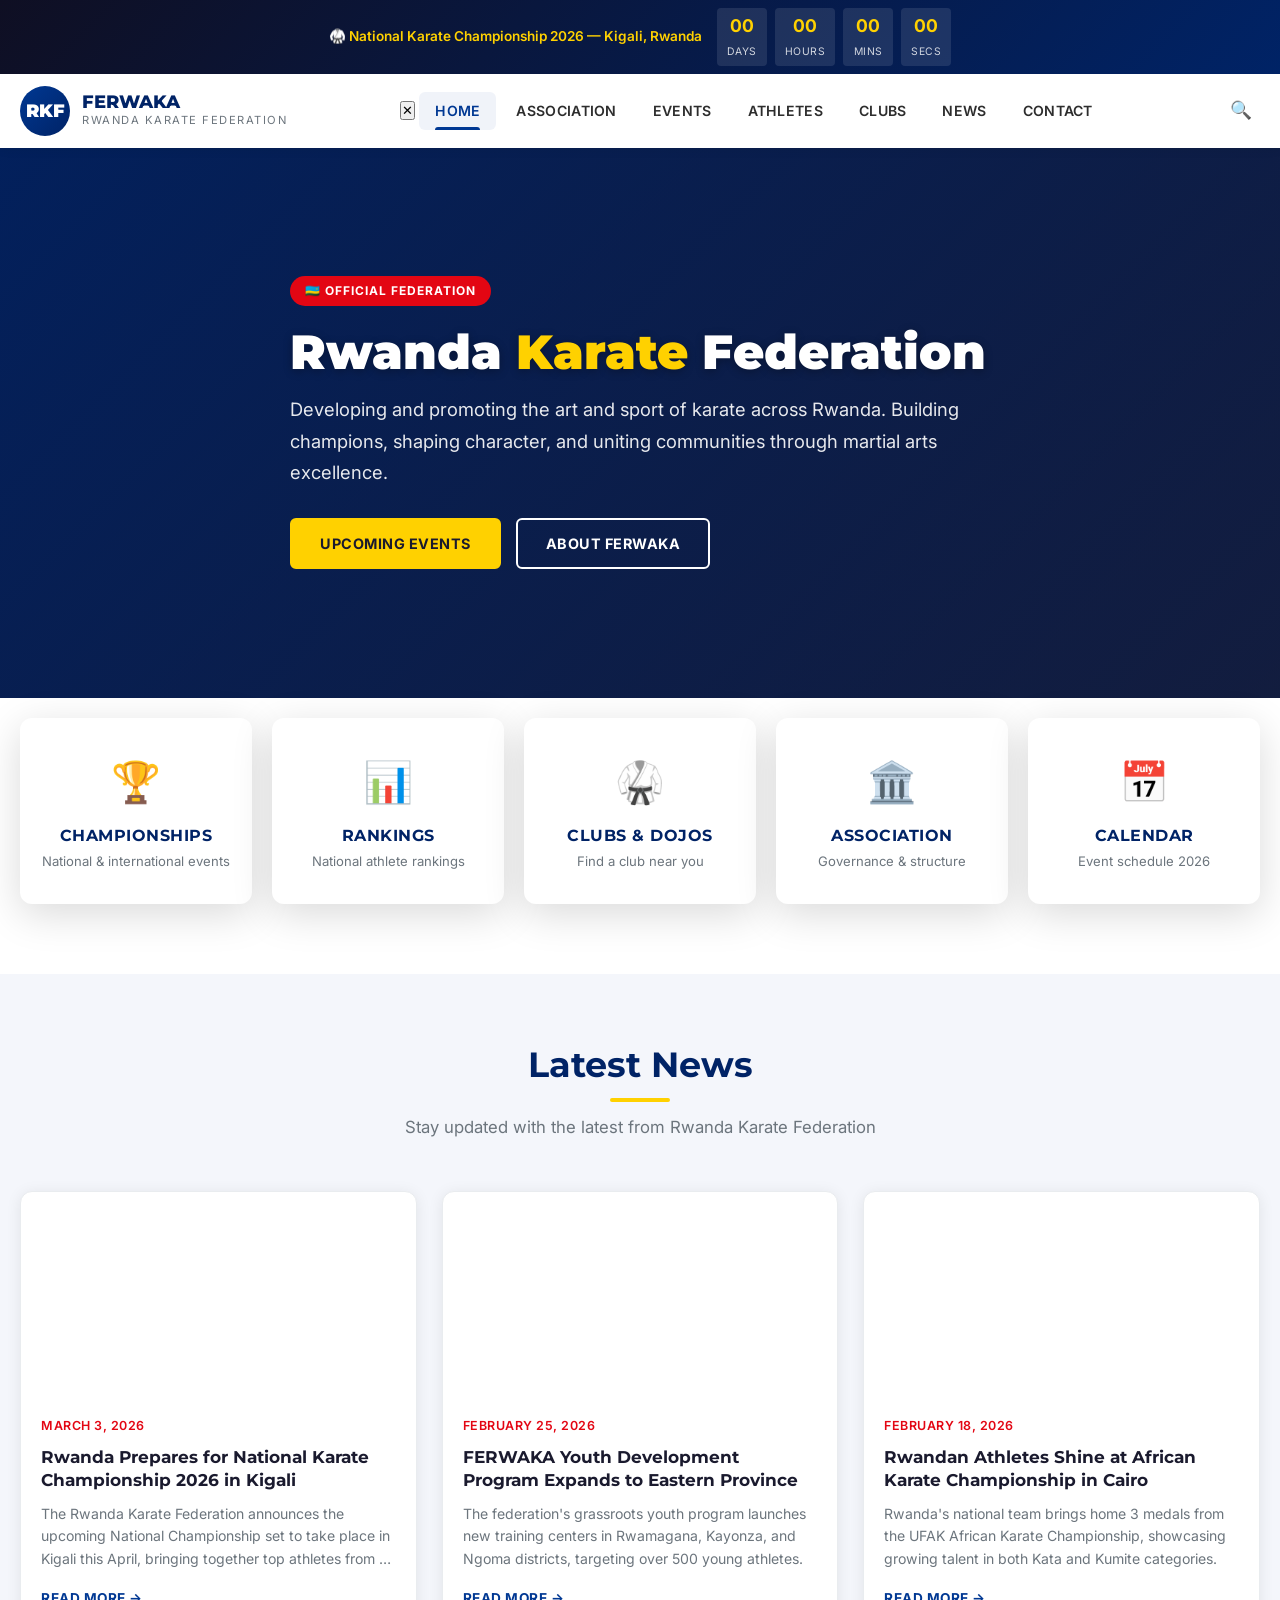
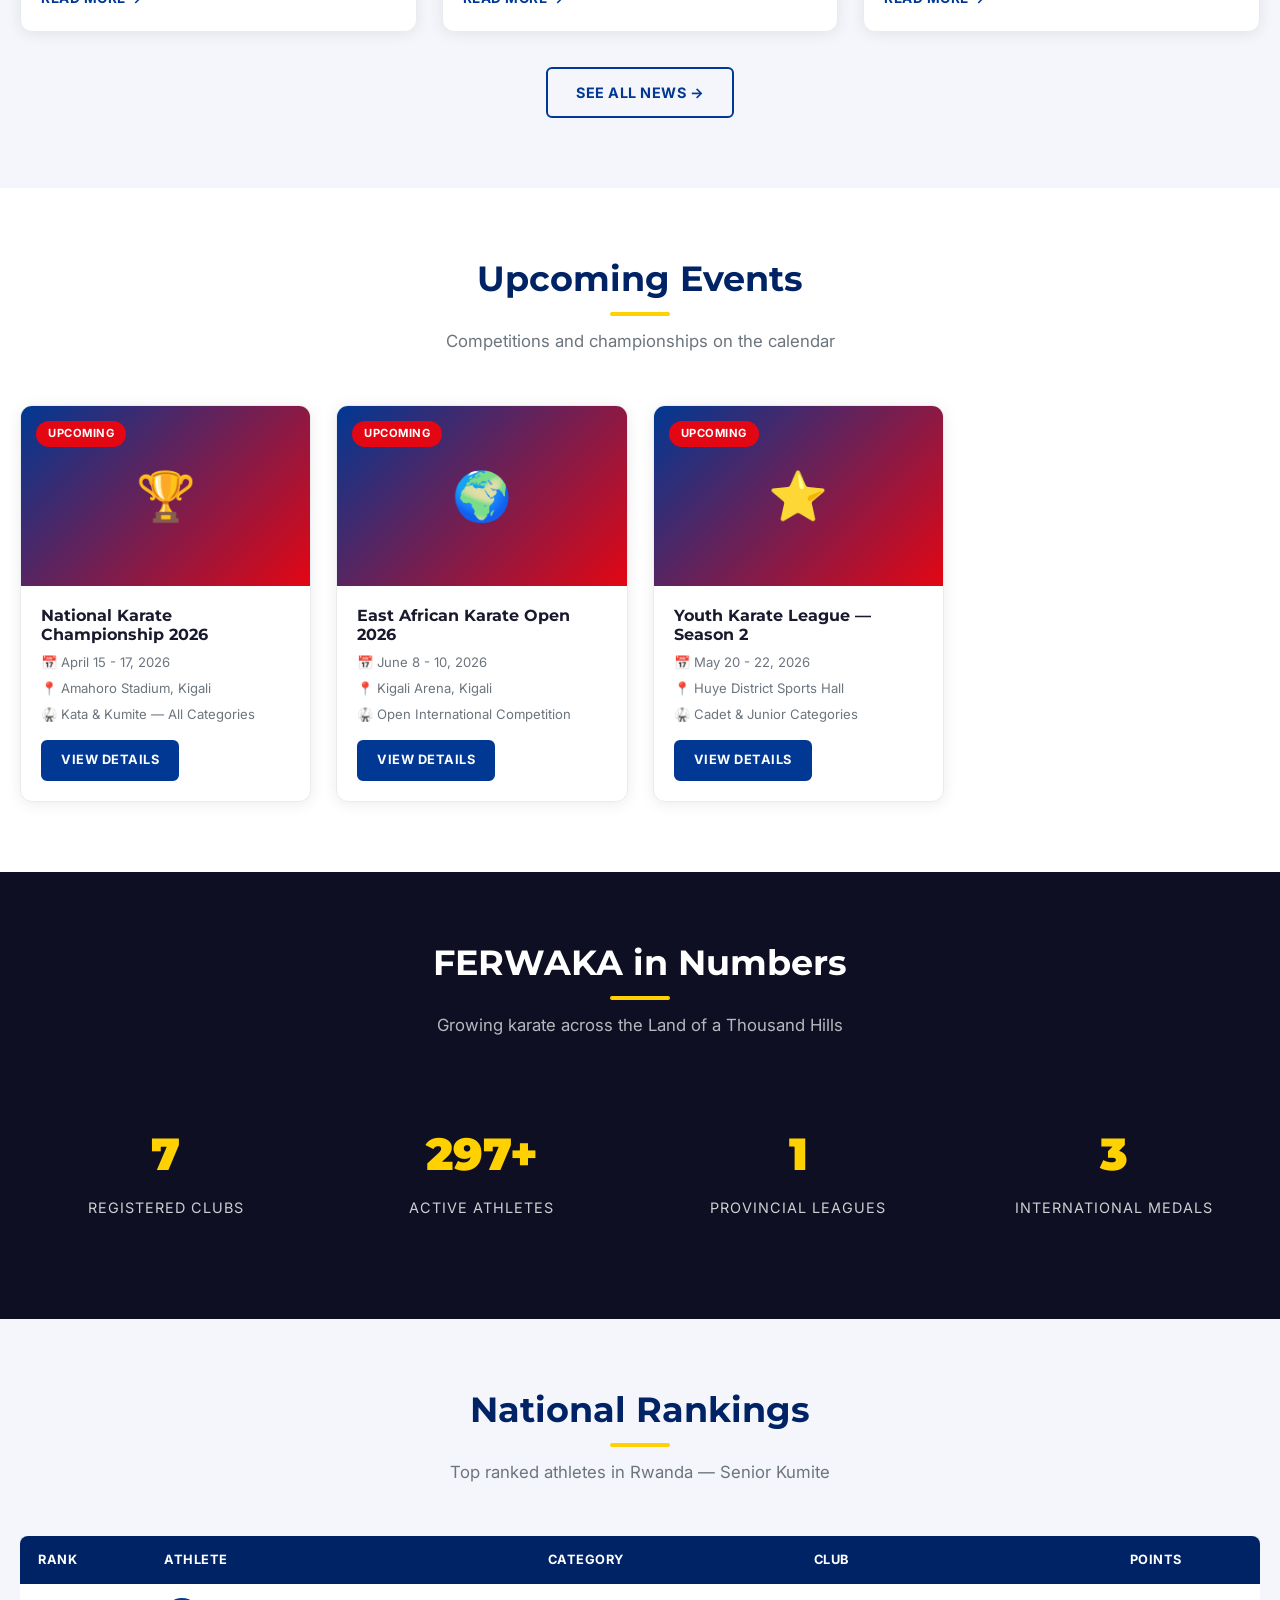
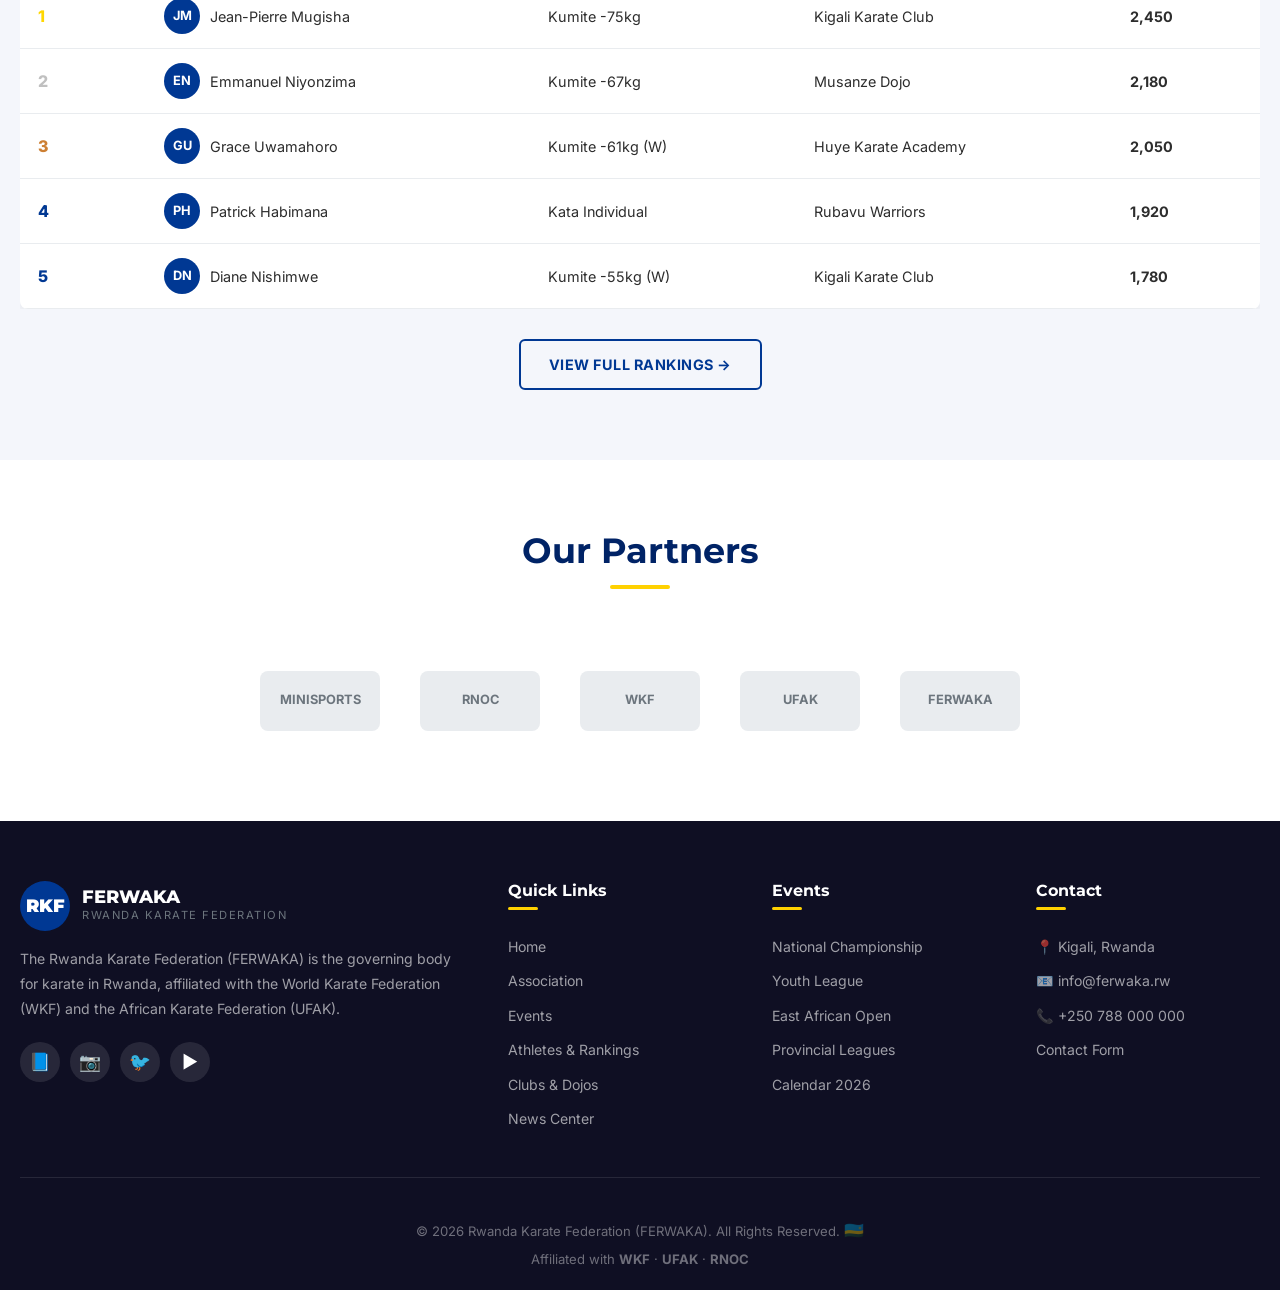
==== index.html @ 04e79058 "Initial commit - FERWAKA Rwanda Karate Federation website" ====
<!DOCTYPE html>
<html lang="en">
<head>
  <meta charset="UTF-8">
  <meta name="viewport" content="width=device-width, initial-scale=1.0">
  <title>Rwanda Karate Federation - FERWAKA</title>
  <meta name="description" content="Official website of the Rwanda Karate Federation (FERWAKA). Promoting karate excellence across Rwanda.">
  <link rel="preconnect" href="https://fonts.googleapis.com">
  <link rel="preconnect" href="https://fonts.gstatic.com" crossorigin>
  <link href="https://fonts.googleapis.com/css2?family=Inter:wght@400;500;600;700;800&family=Montserrat:wght@700;800;900&display=swap" rel="stylesheet">
  <link rel="stylesheet" href="css/style.css">
</head>
<body>

  <!-- Top Bar with Event Countdown -->
  <div class="top-bar">
    <div class="container">
      <div class="event-countdown">
        <span class="event-name">🥋 National Karate Championship 2026 — Kigali, Rwanda</span>
        <div class="countdown-units">
          <div class="countdown-unit">
            <span class="number" id="countdown-days">00</span>
            <span class="label">Days</span>
          </div>
          <div class="countdown-unit">
            <span class="number" id="countdown-hours">00</span>
            <span class="label">Hours</span>
          </div>
          <div class="countdown-unit">
            <span class="number" id="countdown-mins">00</span>
            <span class="label">Mins</span>
          </div>
          <div class="countdown-unit">
            <span class="number" id="countdown-secs">00</span>
            <span class="label">Secs</span>
          </div>
        </div>
      </div>
    </div>
  </div>

  <!-- Header -->
  <header class="header">
    <div class="container">
      <nav class="nav-wrapper">
        <a href="index.html" class="logo">
          <div class="logo-icon">RKF</div>
          <div class="logo-text">
            <span class="name">FERWAKA</span>
            <span class="subtitle">Rwanda Karate Federation</span>
          </div>
        </a>

        <div class="nav-menu">
          <button class="mobile-close">✕</button>
          <a href="index.html" class="active">Home</a>
          <a href="association.html">Association</a>
          <a href="events.html">Events</a>
          <a href="athletes.html">Athletes</a>
          <a href="clubs.html">Clubs</a>
          <a href="news.html">News</a>
          <a href="contact.html">Contact</a>
        </div>

        <div class="nav-right">
          <button class="nav-search-btn" title="Search">🔍</button>
          <button class="hamburger" aria-label="Menu">
            <span></span><span></span><span></span>
          </button>
        </div>
      </nav>
    </div>
  </header>
  <div class="nav-overlay"></div>

  <!-- Hero Section -->
  <section class="hero">
    <div class="hero-bg"></div>
    <div class="hero-overlay"></div>
    <div class="container">
      <div class="hero-content">
        <span class="hero-badge">🇷🇼 Official Federation</span>
        <h1>Rwanda <span>Karate</span> Federation</h1>
        <p>Developing and promoting the art and sport of karate across Rwanda. Building champions, shaping character, and uniting communities through martial arts excellence.</p>
        <div class="hero-buttons">
          <a href="events.html" class="btn btn-secondary">Upcoming Events</a>
          <a href="association.html" class="btn btn-outline">About FERWAKA</a>
        </div>
      </div>
    </div>
  </section>

  <!-- Quick Links -->
  <section class="section">
    <div class="container">
      <div class="quick-links">
        <a href="events.html" class="quick-link-card fade-in">
          <div class="icon">🏆</div>
          <h3>Championships</h3>
          <p>National & international events</p>
        </a>
        <a href="athletes.html#ranking" class="quick-link-card fade-in">
          <div class="icon">📊</div>
          <h3>Rankings</h3>
          <p>National athlete rankings</p>
        </a>
        <a href="clubs.html" class="quick-link-card fade-in">
          <div class="icon">🥋</div>
          <h3>Clubs & Dojos</h3>
          <p>Find a club near you</p>
        </a>
        <a href="association.html" class="quick-link-card fade-in">
          <div class="icon">🏛️</div>
          <h3>Association</h3>
          <p>Governance & structure</p>
        </a>
        <a href="events.html#calendar" class="quick-link-card fade-in">
          <div class="icon">📅</div>
          <h3>Calendar</h3>
          <p>Event schedule 2026</p>
        </a>
      </div>
    </div>
  </section>

  <!-- Latest News -->
  <section class="section section-light">
    <div class="container">
      <div class="section-header fade-in">
        <h2>Latest News</h2>
        <p>Stay updated with the latest from Rwanda Karate Federation</p>
      </div>

      <div class="news-grid">
        <div class="news-card fade-in">
          <div class="news-card-img" style="background: url('https://images.unsplash.com/photo-1555597673-b21d5c935865?w=600&q=75') center/cover;"></div>
          <div class="news-card-body">
            <span class="news-card-date">March 3, 2026</span>
            <h3>Rwanda Prepares for National Karate Championship 2026 in Kigali</h3>
            <p>The Rwanda Karate Federation announces the upcoming National Championship set to take place in Kigali this April, bringing together top athletes from all provinces.</p>
            <a href="news.html" class="news-card-link">Read More →</a>
          </div>
        </div>

        <div class="news-card fade-in">
          <div class="news-card-img" style="background: url('https://images.unsplash.com/photo-1614632537197-38a17061c2bd?w=600&q=75') center/cover;"></div>
          <div class="news-card-body">
            <span class="news-card-date">February 25, 2026</span>
            <h3>FERWAKA Youth Development Program Expands to Eastern Province</h3>
            <p>The federation's grassroots youth program launches new training centers in Rwamagana, Kayonza, and Ngoma districts, targeting over 500 young athletes.</p>
            <a href="news.html" class="news-card-link">Read More →</a>
          </div>
        </div>

        <div class="news-card fade-in">
          <div class="news-card-img" style="background: url('https://images.unsplash.com/photo-1504025468847-0e438279542c?w=600&q=75') center/cover;"></div>
          <div class="news-card-body">
            <span class="news-card-date">February 18, 2026</span>
            <h3>Rwandan Athletes Shine at African Karate Championship in Cairo</h3>
            <p>Rwanda's national team brings home 3 medals from the UFAK African Karate Championship, showcasing growing talent in both Kata and Kumite categories.</p>
            <a href="news.html" class="news-card-link">Read More →</a>
          </div>
        </div>
      </div>

      <div style="text-align: center; margin-top: 35px;">
        <a href="news.html" class="btn btn-outline-dark">See All News →</a>
      </div>
    </div>
  </section>

  <!-- Upcoming Events -->
  <section class="section">
    <div class="container">
      <div class="section-header fade-in">
        <h2>Upcoming Events</h2>
        <p>Competitions and championships on the calendar</p>
      </div>

      <div class="event-cards">
        <div class="event-card fade-in">
          <span class="event-card-badge badge-upcoming">Upcoming</span>
          <div class="event-card-img">🏆</div>
          <div class="event-card-body">
            <h3>National Karate Championship 2026</h3>
            <div class="event-card-meta">
              <span>📅 April 15 - 17, 2026</span>
              <span>📍 Amahoro Stadium, Kigali</span>
              <span>🥋 Kata & Kumite — All Categories</span>
            </div>
            <a href="events.html" class="btn btn-primary btn-sm">View Details</a>
          </div>
        </div>

        <div class="event-card fade-in">
          <span class="event-card-badge badge-upcoming">Upcoming</span>
          <div class="event-card-img">🌍</div>
          <div class="event-card-body">
            <h3>East African Karate Open 2026</h3>
            <div class="event-card-meta">
              <span>📅 June 8 - 10, 2026</span>
              <span>📍 Kigali Arena, Kigali</span>
              <span>🥋 Open International Competition</span>
            </div>
            <a href="events.html" class="btn btn-primary btn-sm">View Details</a>
          </div>
        </div>

        <div class="event-card fade-in">
          <span class="event-card-badge badge-upcoming">Upcoming</span>
          <div class="event-card-img">⭐</div>
          <div class="event-card-body">
            <h3>Youth Karate League — Season 2</h3>
            <div class="event-card-meta">
              <span>📅 May 20 - 22, 2026</span>
              <span>📍 Huye District Sports Hall</span>
              <span>🥋 Cadet & Junior Categories</span>
            </div>
            <a href="events.html" class="btn btn-primary btn-sm">View Details</a>
          </div>
        </div>
      </div>
    </div>
  </section>

  <!-- Stats Section -->
  <section class="section section-dark">
    <div class="container">
      <div class="section-header fade-in">
        <h2>FERWAKA in Numbers</h2>
        <p>Growing karate across the Land of a Thousand Hills</p>
      </div>
      <div class="stats-row fade-in">
        <div class="stat-card">
          <div class="stat-number" data-count="32">0</div>
          <div class="stat-label">Registered Clubs</div>
        </div>
        <div class="stat-card">
          <div class="stat-number" data-count="1200" data-suffix="+">0</div>
          <div class="stat-label">Active Athletes</div>
        </div>
        <div class="stat-card">
          <div class="stat-number" data-count="5">0</div>
          <div class="stat-label">Provincial Leagues</div>
        </div>
        <div class="stat-card">
          <div class="stat-number" data-count="15">0</div>
          <div class="stat-label">International Medals</div>
        </div>
      </div>
    </div>
  </section>

  <!-- National Rankings Preview -->
  <section class="section section-light" id="ranking">
    <div class="container">
      <div class="section-header fade-in">
        <h2>National Rankings</h2>
        <p>Top ranked athletes in Rwanda — Senior Kumite</p>
      </div>

      <div class="ranking-section fade-in">
        <table class="ranking-table">
          <thead>
            <tr>
              <th>Rank</th>
              <th>Athlete</th>
              <th>Category</th>
              <th>Club</th>
              <th>Points</th>
            </tr>
          </thead>
          <tbody>
            <tr>
              <td><span class="rank rank-1">1</span></td>
              <td>
                <div class="athlete-name-cell">
                  <div class="athlete-avatar">JM</div>
                  Jean-Pierre Mugisha
                </div>
              </td>
              <td>Kumite -75kg</td>
              <td>Kigali Karate Club</td>
              <td><strong>2,450</strong></td>
            </tr>
            <tr>
              <td><span class="rank rank-2">2</span></td>
              <td>
                <div class="athlete-name-cell">
                  <div class="athlete-avatar">EN</div>
                  Emmanuel Niyonzima
                </div>
              </td>
              <td>Kumite -67kg</td>
              <td>Musanze Dojo</td>
              <td><strong>2,180</strong></td>
            </tr>
            <tr>
              <td><span class="rank rank-3">3</span></td>
              <td>
                <div class="athlete-name-cell">
                  <div class="athlete-avatar">GU</div>
                  Grace Uwamahoro
                </div>
              </td>
              <td>Kumite -61kg (W)</td>
              <td>Huye Karate Academy</td>
              <td><strong>2,050</strong></td>
            </tr>
            <tr>
              <td><span class="rank">4</span></td>
              <td>
                <div class="athlete-name-cell">
                  <div class="athlete-avatar">PH</div>
                  Patrick Habimana
                </div>
              </td>
              <td>Kata Individual</td>
              <td>Rubavu Warriors</td>
              <td><strong>1,920</strong></td>
            </tr>
            <tr>
              <td><span class="rank">5</span></td>
              <td>
                <div class="athlete-name-cell">
                  <div class="athlete-avatar">DN</div>
                  Diane Nishimwe
                </div>
              </td>
              <td>Kumite -55kg (W)</td>
              <td>Kigali Karate Club</td>
              <td><strong>1,780</strong></td>
            </tr>
          </tbody>
        </table>
      </div>

      <div style="text-align: center; margin-top: 30px;">
        <a href="athletes.html" class="btn btn-outline-dark">View Full Rankings →</a>
      </div>
    </div>
  </section>

  <!-- Partners -->
  <section class="section">
    <div class="container">
      <div class="section-header fade-in">
        <h2>Our Partners</h2>
      </div>
      <div class="partners-row fade-in">
        <div class="partner-logo">MINISPORTS</div>
        <div class="partner-logo">RNOC</div>
        <div class="partner-logo">WKF</div>
        <div class="partner-logo">UFAK</div>
        <div class="partner-logo">FERWAKA</div>
      </div>
    </div>
  </section>

  <!-- Footer -->
  <footer class="footer">
    <div class="container">
      <div class="footer-grid">
        <div class="footer-about">
          <div class="logo">
            <div class="logo-icon">RKF</div>
            <div class="logo-text">
              <span class="name" style="color:#fff">FERWAKA</span>
              <span class="subtitle">Rwanda Karate Federation</span>
            </div>
          </div>
          <p>The Rwanda Karate Federation (FERWAKA) is the governing body for karate in Rwanda, affiliated with the World Karate Federation (WKF) and the African Karate Federation (UFAK).</p>
          <div class="footer-social">
            <a href="#" title="Facebook">📘</a>
            <a href="#" title="Instagram">📷</a>
            <a href="#" title="X / Twitter">🐦</a>
            <a href="#" title="YouTube">▶️</a>
          </div>
        </div>

        <div>
          <h4>Quick Links</h4>
          <div class="footer-links">
            <a href="index.html">Home</a>
            <a href="association.html">Association</a>
            <a href="events.html">Events</a>
            <a href="athletes.html">Athletes & Rankings</a>
            <a href="clubs.html">Clubs & Dojos</a>
            <a href="news.html">News Center</a>
          </div>
        </div>

        <div>
          <h4>Events</h4>
          <div class="footer-links">
            <a href="events.html">National Championship</a>
            <a href="events.html">Youth League</a>
            <a href="events.html">East African Open</a>
            <a href="events.html">Provincial Leagues</a>
            <a href="events.html">Calendar 2026</a>
          </div>
        </div>

        <div>
          <h4>Contact</h4>
          <div class="footer-links">
            <a href="contact.html">📍 Kigali, Rwanda</a>
            <a href="mailto:info@ferwaka.rw">📧 info@ferwaka.rw</a>
            <a href="tel:+250788000000">📞 +250 788 000 000</a>
            <a href="contact.html">Contact Form</a>
          </div>
        </div>
      </div>

      <div class="footer-bottom">
        <p>© 2026 Rwanda Karate Federation (FERWAKA). All Rights Reserved. <span class="rwanda-flag">🇷🇼</span></p>
        <p style="margin-top:5px;">Affiliated with <strong>WKF</strong> · <strong>UFAK</strong> · <strong>RNOC</strong></p>
      </div>
    </div>
  </footer>

  <!-- Scroll to Top -->
  <button class="scroll-top" title="Back to top">↑</button>

  <script src="js/main.js"></script>
</body>
</html>
---- css/style.css ----
/* ============================================
   RWANDA KARATE FEDERATION - Main Stylesheet
   Inspired by WKF (wkf.net) Design
   ============================================ */

/* ---------- CSS Variables / Theme ---------- */
:root {
  --primary: #003893;       /* Rwanda blue */
  --primary-dark: #002366;
  --secondary: #FFD100;     /* Rwanda gold/yellow */
  --accent: #e30613;        /* Red accent */
  --dark: #1a1a2e;
  --dark-bg: #0f0f23;
  --light: #f4f6fb;
  --white: #ffffff;
  --gray: #6c757d;
  --gray-light: #e9ecef;
  --gray-dark: #343a40;
  --text: #2d2d2d;
  --text-light: #8a8a8a;
  --border: #dee2e6;
  --shadow: 0 2px 15px rgba(0, 0, 0, 0.08);
  --shadow-lg: 0 10px 40px rgba(0, 0, 0, 0.15);
  --radius: 8px;
  --radius-lg: 12px;
  --transition: all 0.3s ease;
  --font-primary: 'Inter', -apple-system, BlinkMacSystemFont, 'Segoe UI', sans-serif;
  --font-heading: 'Montserrat', 'Inter', sans-serif;
  --max-width: 1280px;
}

/* ---------- Reset & Base ---------- */
*,
*::before,
*::after {
  margin: 0;
  padding: 0;
  box-sizing: border-box;
}

html {
  scroll-behavior: smooth;
  font-size: 16px;
}

body {
  font-family: var(--font-primary);
  color: var(--text);
  background: var(--white);
  line-height: 1.6;
  overflow-x: hidden;
}

a {
  text-decoration: none;
  color: inherit;
  transition: var(--transition);
}

img {
  max-width: 100%;
  height: auto;
  display: block;
}

ul, ol {
  list-style: none;
}

h1, h2, h3, h4, h5, h6 {
  font-family: var(--font-heading);
  font-weight: 700;
  line-height: 1.2;
}

.container {
  max-width: var(--max-width);
  margin: 0 auto;
  padding: 0 20px;
}

/* ---------- Top Bar (Event Countdown) ---------- */
.top-bar {
  background: linear-gradient(135deg, var(--dark-bg), var(--primary-dark));
  color: var(--white);
  padding: 8px 0;
  font-size: 0.85rem;
  position: relative;
  z-index: 1001;
}

.top-bar .container {
  display: flex;
  align-items: center;
  justify-content: center;
  gap: 20px;
  flex-wrap: wrap;
}

.top-bar .event-countdown {
  display: flex;
  align-items: center;
  gap: 15px;
}

.top-bar .event-name {
  font-weight: 600;
  color: var(--secondary);
}

.countdown-units {
  display: flex;
  gap: 8px;
}

.countdown-unit {
  text-align: center;
  background: rgba(255, 255, 255, 0.1);
  border-radius: 4px;
  padding: 4px 10px;
  min-width: 50px;
}

.countdown-unit .number {
  font-size: 1.1rem;
  font-weight: 700;
  color: var(--secondary);
  display: block;
}

.countdown-unit .label {
  font-size: 0.65rem;
  text-transform: uppercase;
  letter-spacing: 0.5px;
  opacity: 0.8;
}

/* ---------- Header / Navbar ---------- */
.header {
  background: var(--white);
  box-shadow: 0 2px 10px rgba(0, 0, 0, 0.06);
  position: sticky;
  top: 0;
  z-index: 1000;
  transition: var(--transition);
}

.header.scrolled {
  box-shadow: 0 4px 20px rgba(0, 0, 0, 0.1);
}

.nav-wrapper {
  display: flex;
  align-items: center;
  justify-content: space-between;
  padding: 12px 0;
}

.logo {
  display: flex;
  align-items: center;
  gap: 12px;
  flex-shrink: 0;
}

.logo-icon {
  width: 50px;
  height: 50px;
  background: linear-gradient(135deg, var(--primary), var(--primary-dark));
  border-radius: 50%;
  display: flex;
  align-items: center;
  justify-content: center;
  color: var(--white);
  font-weight: 900;
  font-size: 1.1rem;
  font-family: var(--font-heading);
}

.logo-text {
  display: flex;
  flex-direction: column;
}

.logo-text .name {
  font-family: var(--font-heading);
  font-weight: 800;
  font-size: 1.15rem;
  color: var(--primary-dark);
  line-height: 1.1;
}

.logo-text .subtitle {
  font-size: 0.7rem;
  color: var(--gray);
  text-transform: uppercase;
  letter-spacing: 1.5px;
}

.nav-menu {
  display: flex;
  align-items: center;
  gap: 4px;
}

.nav-menu a {
  font-size: 0.88rem;
  font-weight: 600;
  color: var(--text);
  padding: 8px 16px;
  border-radius: 6px;
  text-transform: uppercase;
  letter-spacing: 0.3px;
  position: relative;
}

.nav-menu a:hover,
.nav-menu a.active {
  color: var(--primary);
  background: rgba(0, 56, 147, 0.06);
}

.nav-menu a.active::after {
  content: '';
  position: absolute;
  bottom: 0;
  left: 16px;
  right: 16px;
  height: 3px;
  background: var(--primary);
  border-radius: 3px 3px 0 0;
}

.nav-right {
  display: flex;
  align-items: center;
  gap: 12px;
}

.nav-search-btn {
  background: none;
  border: none;
  cursor: pointer;
  padding: 8px;
  border-radius: 50%;
  color: var(--gray);
  transition: var(--transition);
  font-size: 1.1rem;
}

.nav-search-btn:hover {
  background: var(--gray-light);
  color: var(--primary);
}

.hamburger {
  display: none;
  flex-direction: column;
  gap: 5px;
  cursor: pointer;
  background: none;
  border: none;
  padding: 8px;
}

.hamburger span {
  display: block;
  width: 24px;
  height: 2.5px;
  background: var(--dark);
  border-radius: 2px;
  transition: var(--transition);
}

/* ---------- Hero Section ---------- */
.hero {
  position: relative;
  min-height: 550px;
  display: flex;
  align-items: center;
  overflow: hidden;
  background: linear-gradient(135deg, var(--dark-bg) 0%, var(--primary-dark) 100%);
}

.hero-bg {
  position: absolute;
  inset: 0;
  background: url('https://images.unsplash.com/photo-1555597673-b21d5c935865?w=1600&q=80') center/cover no-repeat;
  opacity: 0.25;
}

.hero-overlay {
  position: absolute;
  inset: 0;
  background: linear-gradient(135deg, rgba(0, 35, 102, 0.85), rgba(26, 26, 46, 0.7));
}

.hero-content {
  position: relative;
  z-index: 2;
  color: var(--white);
  max-width: 700px;
  padding: 60px 0;
}

.hero-badge {
  display: inline-block;
  background: var(--accent);
  color: var(--white);
  font-size: 0.75rem;
  font-weight: 700;
  padding: 5px 15px;
  border-radius: 20px;
  text-transform: uppercase;
  letter-spacing: 1px;
  margin-bottom: 20px;
}

.hero h1 {
  font-size: 3rem;
  font-weight: 900;
  line-height: 1.1;
  margin-bottom: 16px;
  text-shadow: 0 2px 10px rgba(0,0,0,0.3);
}

.hero h1 span {
  color: var(--secondary);
}

.hero p {
  font-size: 1.15rem;
  opacity: 0.9;
  margin-bottom: 30px;
  line-height: 1.7;
}

.hero-buttons {
  display: flex;
  gap: 15px;
  flex-wrap: wrap;
}

/* ---------- Buttons ---------- */
.btn {
  display: inline-flex;
  align-items: center;
  gap: 8px;
  padding: 12px 28px;
  border-radius: 6px;
  font-weight: 700;
  font-size: 0.9rem;
  text-transform: uppercase;
  letter-spacing: 0.5px;
  transition: var(--transition);
  border: 2px solid transparent;
  cursor: pointer;
  font-family: var(--font-primary);
}

.btn-primary {
  background: var(--primary);
  color: var(--white);
  border-color: var(--primary);
}

.btn-primary:hover {
  background: var(--primary-dark);
  border-color: var(--primary-dark);
  transform: translateY(-2px);
  box-shadow: 0 5px 20px rgba(0, 56, 147, 0.4);
}

.btn-secondary {
  background: var(--secondary);
  color: var(--dark);
  border-color: var(--secondary);
}

.btn-secondary:hover {
  background: #e6bd00;
  transform: translateY(-2px);
  box-shadow: 0 5px 20px rgba(255, 209, 0, 0.4);
}

.btn-outline {
  background: transparent;
  color: var(--white);
  border-color: var(--white);
}

.btn-outline:hover {
  background: var(--white);
  color: var(--dark);
  transform: translateY(-2px);
}

.btn-outline-dark {
  background: transparent;
  color: var(--primary);
  border-color: var(--primary);
}

.btn-outline-dark:hover {
  background: var(--primary);
  color: var(--white);
  transform: translateY(-2px);
}

.btn-accent {
  background: var(--accent);
  color: var(--white);
  border-color: var(--accent);
}

.btn-accent:hover {
  background: #c70510;
  transform: translateY(-2px);
}

.btn-sm {
  padding: 8px 18px;
  font-size: 0.8rem;
}

/* ---------- Section Styles ---------- */
.section {
  padding: 70px 0;
}

.section-dark {
  background: var(--dark-bg);
  color: var(--white);
}

.section-light {
  background: var(--light);
}

.section-header {
  text-align: center;
  margin-bottom: 50px;
}

.section-header h2 {
  font-size: 2.2rem;
  color: var(--primary-dark);
  margin-bottom: 12px;
  position: relative;
  display: inline-block;
}

.section-dark .section-header h2 {
  color: var(--white);
}

.section-header h2::after {
  content: '';
  display: block;
  width: 60px;
  height: 4px;
  background: var(--secondary);
  margin: 12px auto 0;
  border-radius: 2px;
}

.section-header p {
  font-size: 1.05rem;
  color: var(--gray);
  max-width: 600px;
  margin: 0 auto;
}

.section-dark .section-header p {
  color: rgba(255,255,255,0.7);
}

/* ---------- Quick Links / Navigation Cards ---------- */
.quick-links {
  display: grid;
  grid-template-columns: repeat(auto-fit, minmax(200px, 1fr));
  gap: 20px;
  margin-top: -50px;
  position: relative;
  z-index: 10;
}

.quick-link-card {
  background: var(--white);
  border-radius: var(--radius-lg);
  padding: 30px 20px;
  text-align: center;
  box-shadow: var(--shadow-lg);
  transition: var(--transition);
  border: 2px solid transparent;
}

.quick-link-card:hover {
  transform: translateY(-5px);
  border-color: var(--primary);
  box-shadow: 0 15px 50px rgba(0, 56, 147, 0.15);
}

.quick-link-card .icon {
  font-size: 2.5rem;
  margin-bottom: 12px;
}

.quick-link-card h3 {
  font-size: 1rem;
  color: var(--primary-dark);
  text-transform: uppercase;
  letter-spacing: 0.5px;
}

.quick-link-card p {
  font-size: 0.82rem;
  color: var(--gray);
  margin-top: 6px;
}

/* ---------- News Section ---------- */
.news-grid {
  display: grid;
  grid-template-columns: repeat(auto-fill, minmax(340px, 1fr));
  gap: 25px;
}

.news-card {
  background: var(--white);
  border-radius: var(--radius-lg);
  overflow: hidden;
  box-shadow: var(--shadow);
  transition: var(--transition);
  border: 1px solid var(--gray-light);
}

.news-card:hover {
  transform: translateY(-5px);
  box-shadow: var(--shadow-lg);
}

.news-card-img {
  width: 100%;
  height: 200px;
  object-fit: cover;
  background: linear-gradient(135deg, var(--primary), var(--primary-dark));
}

.news-card-body {
  padding: 20px;
}

.news-card-date {
  font-size: 0.78rem;
  color: var(--accent);
  font-weight: 600;
  text-transform: uppercase;
  letter-spacing: 0.5px;
}

.news-card-body h3 {
  font-size: 1.05rem;
  margin: 8px 0 10px;
  color: var(--dark);
  line-height: 1.4;
  display: -webkit-box;
  -webkit-line-clamp: 2;
  -webkit-box-orient: vertical;
  overflow: hidden;
}

.news-card-body p {
  font-size: 0.88rem;
  color: var(--gray);
  display: -webkit-box;
  -webkit-line-clamp: 3;
  -webkit-box-orient: vertical;
  overflow: hidden;
  margin-bottom: 15px;
}

.news-card-link {
  font-size: 0.85rem;
  font-weight: 700;
  color: var(--primary);
  text-transform: uppercase;
  letter-spacing: 0.5px;
}

.news-card-link:hover {
  color: var(--accent);
}

/* ---------- Events Section ---------- */
.events-tabs {
  display: flex;
  justify-content: center;
  gap: 10px;
  margin-bottom: 35px;
  flex-wrap: wrap;
}

.events-tabs .tab-btn {
  padding: 10px 24px;
  border: 2px solid var(--gray-light);
  background: var(--white);
  border-radius: 30px;
  font-weight: 700;
  font-size: 0.85rem;
  cursor: pointer;
  transition: var(--transition);
  text-transform: uppercase;
  letter-spacing: 0.5px;
  font-family: var(--font-primary);
  color: var(--gray);
}

.events-tabs .tab-btn.active,
.events-tabs .tab-btn:hover {
  background: var(--primary);
  color: var(--white);
  border-color: var(--primary);
}

.event-cards {
  display: grid;
  grid-template-columns: repeat(auto-fill, minmax(280px, 1fr));
  gap: 25px;
}

.event-card {
  background: var(--white);
  border-radius: var(--radius-lg);
  overflow: hidden;
  box-shadow: var(--shadow);
  transition: var(--transition);
  border: 1px solid var(--gray-light);
  position: relative;
}

.event-card:hover {
  transform: translateY(-5px);
  box-shadow: var(--shadow-lg);
}

.event-card-badge {
  position: absolute;
  top: 15px;
  left: 15px;
  padding: 4px 12px;
  border-radius: 20px;
  font-size: 0.7rem;
  font-weight: 700;
  text-transform: uppercase;
  letter-spacing: 0.5px;
  z-index: 2;
}

.badge-upcoming {
  background: var(--accent);
  color: var(--white);
}

.badge-past {
  background: var(--gray);
  color: var(--white);
}

.badge-live {
  background: #28a745;
  color: var(--white);
  animation: pulse 2s infinite;
}

@keyframes pulse {
  0%, 100% { opacity: 1; }
  50% { opacity: 0.7; }
}

.event-card-img {
  width: 100%;
  height: 180px;
  object-fit: cover;
  background: linear-gradient(135deg, var(--primary), var(--accent));
  display: flex;
  align-items: center;
  justify-content: center;
  color: var(--white);
  font-size: 3rem;
}

.event-card-body {
  padding: 20px;
}

.event-card-body h3 {
  font-size: 1rem;
  margin-bottom: 8px;
  color: var(--dark);
}

.event-card-meta {
  display: flex;
  flex-direction: column;
  gap: 5px;
  margin-bottom: 15px;
}

.event-card-meta span {
  font-size: 0.82rem;
  color: var(--gray);
  display: flex;
  align-items: center;
  gap: 6px;
}

.event-card-meta .icon {
  font-size: 0.9rem;
}

/* ---------- Ranking Table ---------- */
.ranking-section {
  overflow-x: auto;
}

.ranking-tabs {
  display: flex;
  gap: 5px;
  margin-bottom: 25px;
  flex-wrap: wrap;
}

.ranking-tabs button {
  padding: 8px 20px;
  border: none;
  background: var(--gray-light);
  color: var(--text);
  border-radius: 6px;
  font-weight: 600;
  font-size: 0.82rem;
  cursor: pointer;
  transition: var(--transition);
  font-family: var(--font-primary);
}

.ranking-tabs button.active,
.ranking-tabs button:hover {
  background: var(--primary);
  color: var(--white);
}

.ranking-table {
  width: 100%;
  border-collapse: collapse;
  border-radius: var(--radius);
  overflow: hidden;
  box-shadow: var(--shadow);
}

.ranking-table thead {
  background: var(--primary-dark);
  color: var(--white);
}

.ranking-table th {
  padding: 14px 18px;
  font-size: 0.8rem;
  text-transform: uppercase;
  letter-spacing: 0.5px;
  text-align: left;
  font-weight: 700;
}

.ranking-table td {
  padding: 14px 18px;
  font-size: 0.9rem;
  border-bottom: 1px solid var(--gray-light);
}

.ranking-table tbody tr {
  background: var(--white);
  transition: var(--transition);
}

.ranking-table tbody tr:hover {
  background: rgba(0, 56, 147, 0.04);
}

.ranking-table .rank {
  font-weight: 800;
  color: var(--primary);
  font-size: 1rem;
}

.ranking-table .rank-1 { color: #FFD700; }
.ranking-table .rank-2 { color: #C0C0C0; }
.ranking-table .rank-3 { color: #CD7F32; }

.athlete-name-cell {
  display: flex;
  align-items: center;
  gap: 10px;
}

.athlete-avatar {
  width: 36px;
  height: 36px;
  border-radius: 50%;
  background: var(--primary);
  color: var(--white);
  display: flex;
  align-items: center;
  justify-content: center;
  font-weight: 700;
  font-size: 0.8rem;
  flex-shrink: 0;
}

.flag {
  font-size: 1.2rem;
}

/* ---------- Clubs Page ---------- */
.clubs-grid {
  display: grid;
  grid-template-columns: repeat(auto-fill, minmax(300px, 1fr));
  gap: 25px;
}

.club-card {
  background: var(--white);
  border-radius: var(--radius-lg);
  padding: 28px;
  box-shadow: var(--shadow);
  transition: var(--transition);
  border-left: 4px solid var(--primary);
}

.club-card:hover {
  transform: translateY(-3px);
  box-shadow: var(--shadow-lg);
  border-left-color: var(--secondary);
}

.club-card h3 {
  font-size: 1.1rem;
  color: var(--primary-dark);
  margin-bottom: 10px;
}

.club-card-info {
  display: flex;
  flex-direction: column;
  gap: 8px;
}

.club-card-info span {
  font-size: 0.88rem;
  color: var(--gray);
  display: flex;
  align-items: center;
  gap: 8px;
}

.club-card-info .icon {
  color: var(--primary);
}

/* ---------- Association / About Page ---------- */
.about-hero {
  background: linear-gradient(135deg, var(--primary-dark), var(--dark-bg));
  color: var(--white);
  padding: 80px 0 60px;
  text-align: center;
}

.about-hero h1 {
  font-size: 2.5rem;
  margin-bottom: 15px;
}

.about-hero p {
  font-size: 1.1rem;
  opacity: 0.85;
  max-width: 600px;
  margin: 0 auto;
}

.about-content {
  display: grid;
  grid-template-columns: 1fr 1fr;
  gap: 40px;
  align-items: start;
}

.about-text h3 {
  font-size: 1.4rem;
  color: var(--primary-dark);
  margin-bottom: 15px;
}

.about-text p {
  font-size: 0.95rem;
  color: var(--gray-dark);
  margin-bottom: 15px;
  line-height: 1.8;
}

.governance-grid {
  display: grid;
  grid-template-columns: repeat(auto-fill, minmax(250px, 1fr));
  gap: 25px;
}

.person-card {
  background: var(--white);
  border-radius: var(--radius-lg);
  padding: 25px;
  text-align: center;
  box-shadow: var(--shadow);
  transition: var(--transition);
}

.person-card:hover {
  transform: translateY(-3px);
  box-shadow: var(--shadow-lg);
}

.person-avatar {
  width: 90px;
  height: 90px;
  border-radius: 50%;
  background: linear-gradient(135deg, var(--primary), var(--primary-dark));
  color: var(--white);
  display: flex;
  align-items: center;
  justify-content: center;
  font-size: 2rem;
  font-weight: 700;
  margin: 0 auto 15px;
}

.person-card h3 {
  font-size: 1.05rem;
  color: var(--dark);
}

.person-card .role {
  font-size: 0.82rem;
  color: var(--primary);
  font-weight: 600;
  text-transform: uppercase;
  letter-spacing: 0.5px;
  margin-top: 4px;
}

/* ---------- Athlete Profiles ---------- */
.athletes-grid {
  display: grid;
  grid-template-columns: repeat(auto-fill, minmax(260px, 1fr));
  gap: 25px;
}

.athlete-card {
  background: var(--white);
  border-radius: var(--radius-lg);
  overflow: hidden;
  box-shadow: var(--shadow);
  transition: var(--transition);
}

.athlete-card:hover {
  transform: translateY(-5px);
  box-shadow: var(--shadow-lg);
}

.athlete-card-top {
  background: linear-gradient(135deg, var(--primary), var(--primary-dark));
  padding: 25px;
  text-align: center;
  color: var(--white);
}

.athlete-card-top .avatar {
  width: 80px;
  height: 80px;
  border-radius: 50%;
  background: rgba(255,255,255,0.2);
  color: var(--white);
  display: flex;
  align-items: center;
  justify-content: center;
  font-size: 2rem;
  font-weight: 700;
  margin: 0 auto 10px;
  border: 3px solid rgba(255,255,255,0.3);
}

.athlete-card-top h3 {
  font-size: 1.1rem;
}

.athlete-card-top .category {
  font-size: 0.8rem;
  opacity: 0.8;
  margin-top: 4px;
}

.athlete-card-stats {
  display: grid;
  grid-template-columns: repeat(3, 1fr);
  text-align: center;
  padding: 15px 0;
  border-bottom: 1px solid var(--gray-light);
}

.athlete-card-stats .stat-num {
  font-size: 1.3rem;
  font-weight: 800;
  color: var(--primary);
}

.athlete-card-stats .stat-label {
  font-size: 0.7rem;
  color: var(--gray);
  text-transform: uppercase;
  letter-spacing: 0.3px;
}

.athlete-card-bottom {
  padding: 15px 20px;
  display: flex;
  justify-content: space-between;
  align-items: center;
}

.athlete-card-bottom .ranking-badge {
  font-weight: 700;
  font-size: 0.85rem;
  color: var(--primary);
}

/* ---------- Contact Page ---------- */
.contact-grid {
  display: grid;
  grid-template-columns: 1fr 1fr;
  gap: 40px;
}

.contact-form {
  background: var(--white);
  padding: 35px;
  border-radius: var(--radius-lg);
  box-shadow: var(--shadow);
}

.form-group {
  margin-bottom: 20px;
}

.form-group label {
  display: block;
  font-size: 0.88rem;
  font-weight: 600;
  color: var(--dark);
  margin-bottom: 6px;
}

.form-group input,
.form-group textarea,
.form-group select {
  width: 100%;
  padding: 12px 16px;
  border: 2px solid var(--gray-light);
  border-radius: var(--radius);
  font-size: 0.9rem;
  font-family: var(--font-primary);
  transition: var(--transition);
  background: var(--white);
}

.form-group input:focus,
.form-group textarea:focus,
.form-group select:focus {
  outline: none;
  border-color: var(--primary);
  box-shadow: 0 0 0 3px rgba(0, 56, 147, 0.1);
}

.form-group textarea {
  min-height: 120px;
  resize: vertical;
}

.contact-info-card {
  background: linear-gradient(135deg, var(--primary-dark), var(--dark-bg));
  color: var(--white);
  padding: 35px;
  border-radius: var(--radius-lg);
}

.contact-info-card h3 {
  font-size: 1.3rem;
  margin-bottom: 25px;
}

.contact-info-item {
  display: flex;
  gap: 15px;
  margin-bottom: 25px;
}

.contact-info-item .icon {
  font-size: 1.5rem;
  flex-shrink: 0;
  width: 50px;
  height: 50px;
  background: rgba(255,255,255,0.1);
  border-radius: 50%;
  display: flex;
  align-items: center;
  justify-content: center;
}

.contact-info-item h4 {
  font-size: 0.95rem;
  margin-bottom: 4px;
}

.contact-info-item p {
  font-size: 0.88rem;
  opacity: 0.8;
}

/* ---------- Page Banner ---------- */
.page-banner {
  background: linear-gradient(135deg, var(--primary-dark), var(--dark-bg));
  color: var(--white);
  padding: 60px 0 50px;
  text-align: center;
  position: relative;
  overflow: hidden;
}

.page-banner::before {
  content: '';
  position: absolute;
  top: -50%;
  right: -10%;
  width: 400px;
  height: 400px;
  border-radius: 50%;
  background: rgba(255, 209, 0, 0.05);
}

.page-banner h1 {
  font-size: 2.4rem;
  margin-bottom: 10px;
  position: relative;
}

.page-banner .breadcrumb {
  font-size: 0.88rem;
  opacity: 0.7;
  position: relative;
}

.page-banner .breadcrumb a {
  color: var(--secondary);
  opacity: 1;
}

/* ---------- Stats Section ---------- */
.stats-row {
  display: grid;
  grid-template-columns: repeat(4, 1fr);
  gap: 25px;
}

.stat-card {
  text-align: center;
  padding: 30px 20px;
}

.stat-card .stat-number {
  font-size: 2.8rem;
  font-weight: 900;
  color: var(--secondary);
  font-family: var(--font-heading);
}

.stat-card .stat-label {
  font-size: 0.9rem;
  color: rgba(255,255,255,0.8);
  text-transform: uppercase;
  letter-spacing: 1px;
  margin-top: 5px;
}

/* ---------- Partners ---------- */
.partners-row {
  display: flex;
  align-items: center;
  justify-content: center;
  gap: 40px;
  flex-wrap: wrap;
  padding: 20px 0;
}

.partner-logo {
  width: 120px;
  height: 60px;
  background: var(--gray-light);
  border-radius: var(--radius);
  display: flex;
  align-items: center;
  justify-content: center;
  font-weight: 700;
  color: var(--gray);
  font-size: 0.8rem;
  transition: var(--transition);
}

.partner-logo:hover {
  background: var(--primary);
  color: var(--white);
}

/* ---------- Footer ---------- */
.footer {
  background: var(--dark-bg);
  color: var(--white);
  padding: 60px 0 0;
}

.footer-grid {
  display: grid;
  grid-template-columns: 2fr 1fr 1fr 1fr;
  gap: 40px;
  padding-bottom: 40px;
  border-bottom: 1px solid rgba(255,255,255,0.1);
}

.footer-about .logo {
  margin-bottom: 15px;
}

.footer-about .logo-icon {
  background: var(--primary);
}

.footer-about p {
  font-size: 0.88rem;
  color: rgba(255,255,255,0.6);
  line-height: 1.8;
}

.footer-social {
  display: flex;
  gap: 10px;
  margin-top: 20px;
}

.footer-social a {
  width: 40px;
  height: 40px;
  border-radius: 50%;
  background: rgba(255,255,255,0.1);
  display: flex;
  align-items: center;
  justify-content: center;
  font-size: 1.1rem;
  transition: var(--transition);
}

.footer-social a:hover {
  background: var(--primary);
  transform: translateY(-3px);
}

.footer h4 {
  font-size: 1rem;
  margin-bottom: 20px;
  position: relative;
  padding-bottom: 10px;
}

.footer h4::after {
  content: '';
  position: absolute;
  bottom: 0;
  left: 0;
  width: 30px;
  height: 3px;
  background: var(--secondary);
  border-radius: 2px;
}

.footer-links a {
  display: block;
  font-size: 0.88rem;
  color: rgba(255,255,255,0.6);
  padding: 6px 0;
  transition: var(--transition);
}

.footer-links a:hover {
  color: var(--secondary);
  padding-left: 5px;
}

.footer-bottom {
  text-align: center;
  padding: 20px 0;
  margin-top: 20px;
  font-size: 0.82rem;
  color: rgba(255,255,255,0.4);
}

.footer-bottom .rwanda-flag {
  font-size: 1rem;
}

/* ---------- Scroll to Top ---------- */
.scroll-top {
  position: fixed;
  bottom: 30px;
  right: 30px;
  width: 45px;
  height: 45px;
  border-radius: 50%;
  background: var(--primary);
  color: var(--white);
  border: none;
  cursor: pointer;
  font-size: 1.2rem;
  display: none;
  align-items: center;
  justify-content: center;
  box-shadow: 0 4px 15px rgba(0, 56, 147, 0.4);
  transition: var(--transition);
  z-index: 999;
}

.scroll-top.visible {
  display: flex;
}

.scroll-top:hover {
  background: var(--primary-dark);
  transform: translateY(-3px);
}

/* ---------- Tab Content ---------- */
.tab-content {
  display: none;
}

.tab-content.active {
  display: block;
  animation: fadeIn 0.4s ease;
}

@keyframes fadeIn {
  from { opacity: 0; transform: translateY(10px); }
  to { opacity: 1; transform: translateY(0); }
}

/* ---------- Info Cards ---------- */
.info-cards {
  display: grid;
  grid-template-columns: repeat(auto-fill, minmax(280px, 1fr));
  gap: 20px;
}

.info-card {
  background: var(--white);
  border-radius: var(--radius-lg);
  padding: 25px;
  box-shadow: var(--shadow);
  border-top: 4px solid var(--primary);
}

.info-card h3 {
  font-size: 1.1rem;
  color: var(--primary-dark);
  margin-bottom: 10px;
}

.info-card p {
  font-size: 0.9rem;
  color: var(--gray);
  line-height: 1.7;
}

/* ---------- Timeline ---------- */
.timeline {
  position: relative;
  padding: 20px 0;
}

.timeline::before {
  content: '';
  position: absolute;
  left: 50%;
  top: 0;
  bottom: 0;
  width: 3px;
  background: var(--primary);
  transform: translateX(-50%);
}

.timeline-item {
  display: flex;
  justify-content: flex-end;
  padding-right: calc(50% + 30px);
  margin-bottom: 30px;
  position: relative;
}

.timeline-item:nth-child(even) {
  justify-content: flex-start;
  padding-right: 0;
  padding-left: calc(50% + 30px);
}

.timeline-dot {
  position: absolute;
  left: 50%;
  top: 15px;
  width: 16px;
  height: 16px;
  border-radius: 50%;
  background: var(--secondary);
  border: 3px solid var(--primary);
  transform: translateX(-50%);
  z-index: 2;
}

.timeline-content {
  background: var(--white);
  padding: 20px;
  border-radius: var(--radius);
  box-shadow: var(--shadow);
  max-width: 100%;
}

.timeline-content h3 {
  font-size: 1rem;
  color: var(--primary-dark);
}

.timeline-content .year {
  font-size: 0.82rem;
  color: var(--accent);
  font-weight: 700;
}

.timeline-content p {
  font-size: 0.88rem;
  color: var(--gray);
  margin-top: 5px;
}

/* ---------- News Detail ---------- */
.news-detail {
  max-width: 800px;
  margin: 0 auto;
  padding: 40px 20px;
}

.news-detail h1 {
  font-size: 2rem;
  color: var(--dark);
  margin-bottom: 15px;
}

.news-detail .meta {
  color: var(--gray);
  font-size: 0.88rem;
  margin-bottom: 25px;
  padding-bottom: 20px;
  border-bottom: 1px solid var(--gray-light);
}

.news-detail .content p {
  font-size: 1rem;
  line-height: 1.9;
  margin-bottom: 18px;
  color: var(--gray-dark);
}

/* ---------- Map Placeholder ---------- */
.map-placeholder {
  width: 100%;
  height: 300px;
  background: var(--gray-light);
  border-radius: var(--radius-lg);
  display: flex;
  align-items: center;
  justify-content: center;
  color: var(--gray);
  font-size: 1rem;
  margin-top: 20px;
}

/* ---------- Responsive ---------- */
@media (max-width: 1024px) {
  .footer-grid {
    grid-template-columns: 1fr 1fr;
  }

  .about-content {
    grid-template-columns: 1fr;
  }

  .stats-row {
    grid-template-columns: repeat(2, 1fr);
  }
}

@media (max-width: 768px) {
  .hamburger {
    display: flex;
  }

  .nav-menu {
    position: fixed;
    top: 0;
    right: -100%;
    width: 300px;
    height: 100vh;
    background: var(--white);
    flex-direction: column;
    align-items: flex-start;
    padding: 80px 30px 30px;
    box-shadow: -5px 0 20px rgba(0,0,0,0.1);
    transition: right 0.3s ease;
    z-index: 999;
  }

  .nav-menu.open {
    right: 0;
  }

  .nav-menu a {
    width: 100%;
    padding: 12px 0;
    border-bottom: 1px solid var(--gray-light);
  }

  .nav-menu a.active::after {
    display: none;
  }

  .mobile-close {
    position: absolute;
    top: 20px;
    right: 20px;
    font-size: 1.5rem;
    cursor: pointer;
    background: none;
    border: none;
    color: var(--dark);
  }

  .hero h1 {
    font-size: 2rem;
  }

  .hero {
    min-height: 400px;
  }

  .quick-links {
    grid-template-columns: repeat(2, 1fr);
    margin-top: -30px;
  }

  .news-grid {
    grid-template-columns: 1fr;
  }

  .section-header h2 {
    font-size: 1.7rem;
  }

  .footer-grid {
    grid-template-columns: 1fr;
  }

  .contact-grid {
    grid-template-columns: 1fr;
  }

  .timeline::before {
    left: 20px;
  }

  .timeline-item,
  .timeline-item:nth-child(even) {
    padding-left: 50px;
    padding-right: 0;
    justify-content: flex-start;
  }

  .timeline-dot {
    left: 20px;
  }

  .top-bar .event-countdown {
    flex-direction: column;
    text-align: center;
  }

  .stats-row {
    grid-template-columns: repeat(2, 1fr);
    gap: 15px;
  }

  .page-banner h1 {
    font-size: 1.8rem;
  }
}

@media (max-width: 480px) {
  .quick-links {
    grid-template-columns: 1fr;
  }

  .hero h1 {
    font-size: 1.7rem;
  }

  .countdown-units {
    gap: 5px;
  }

  .countdown-unit {
    padding: 3px 7px;
    min-width: 42px;
  }

  .stats-row {
    grid-template-columns: 1fr 1fr;
  }

  .stat-card .stat-number {
    font-size: 2rem;
  }
}

/* ---------- Overlay for mobile menu ---------- */
.nav-overlay {
  position: fixed;
  inset: 0;
  background: rgba(0,0,0,0.5);
  z-index: 998;
  display: none;
}

.nav-overlay.active {
  display: block;
}

/* ---------- Loading animation ---------- */
.fade-in {
  opacity: 0;
  transform: translateY(20px);
  transition: opacity 0.6s ease, transform 0.6s ease;
}

.fade-in.visible {
  opacity: 1;
  transform: translateY(0);
}
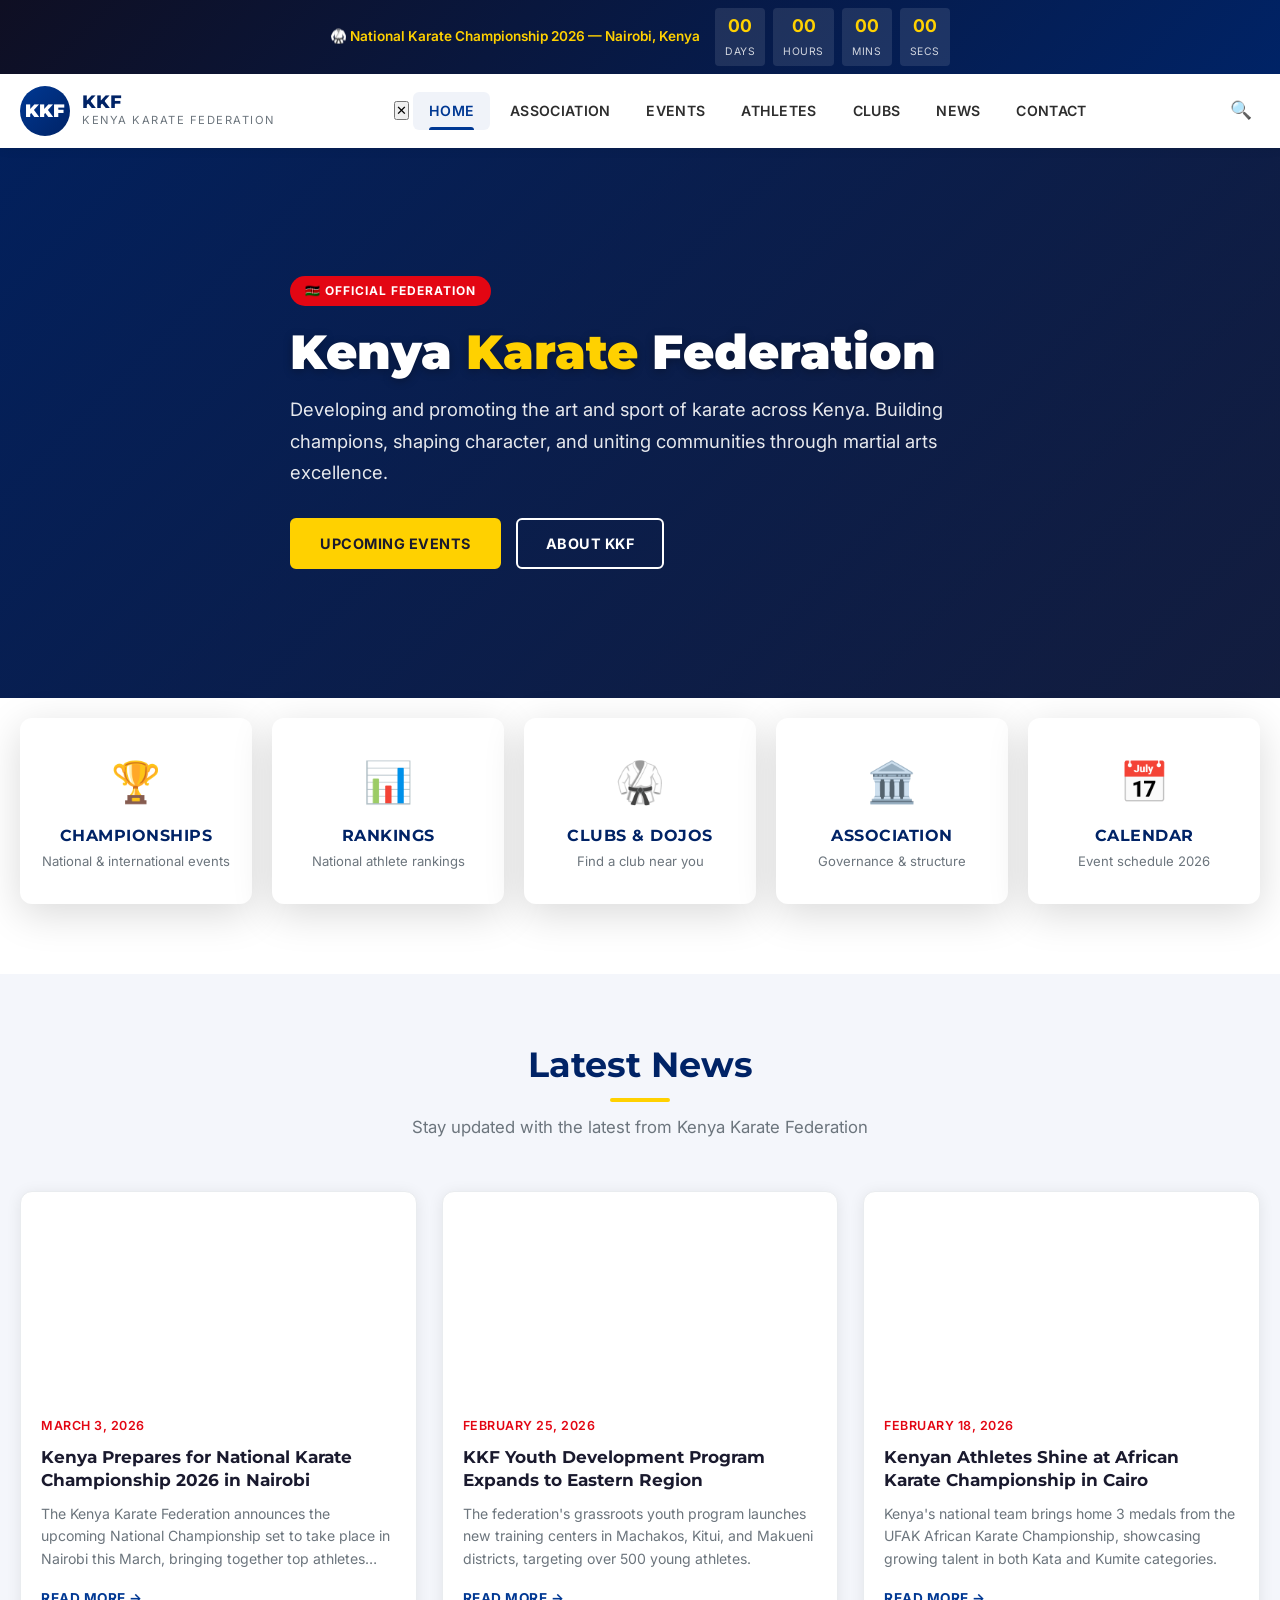
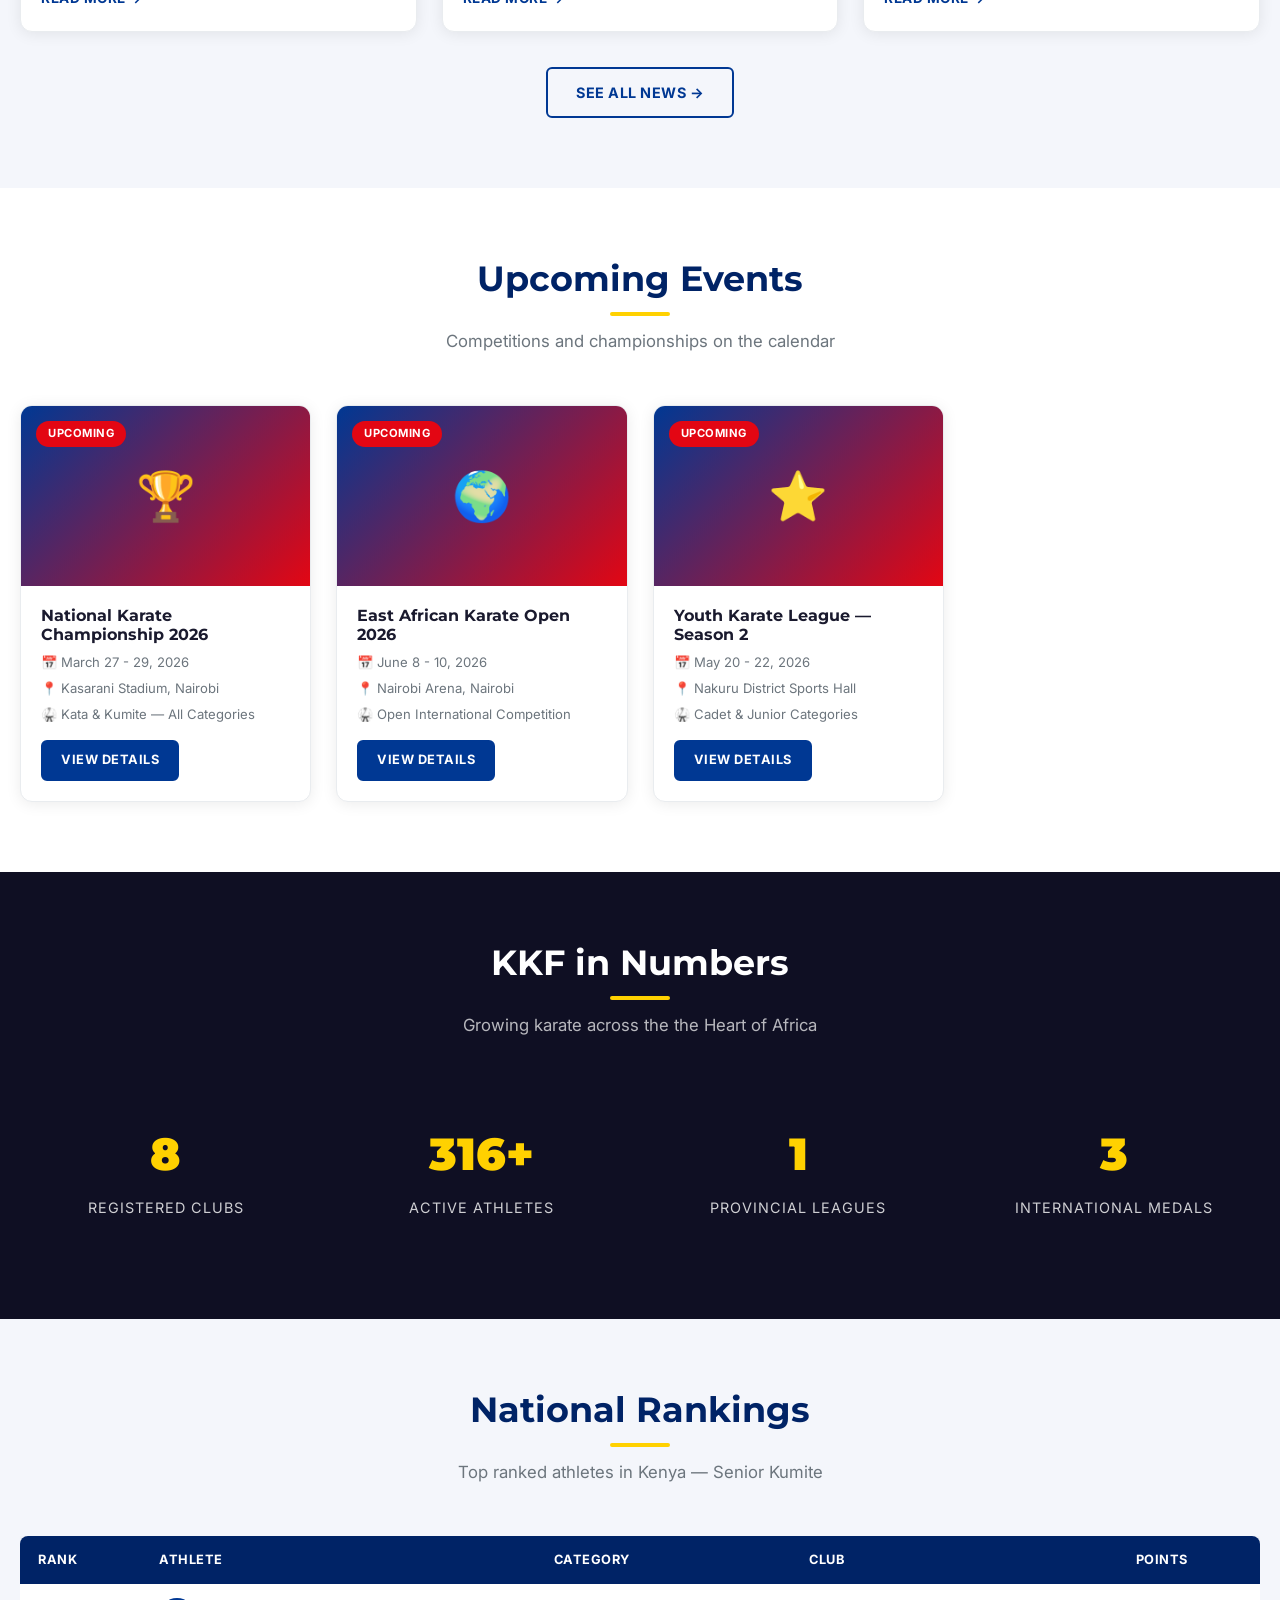
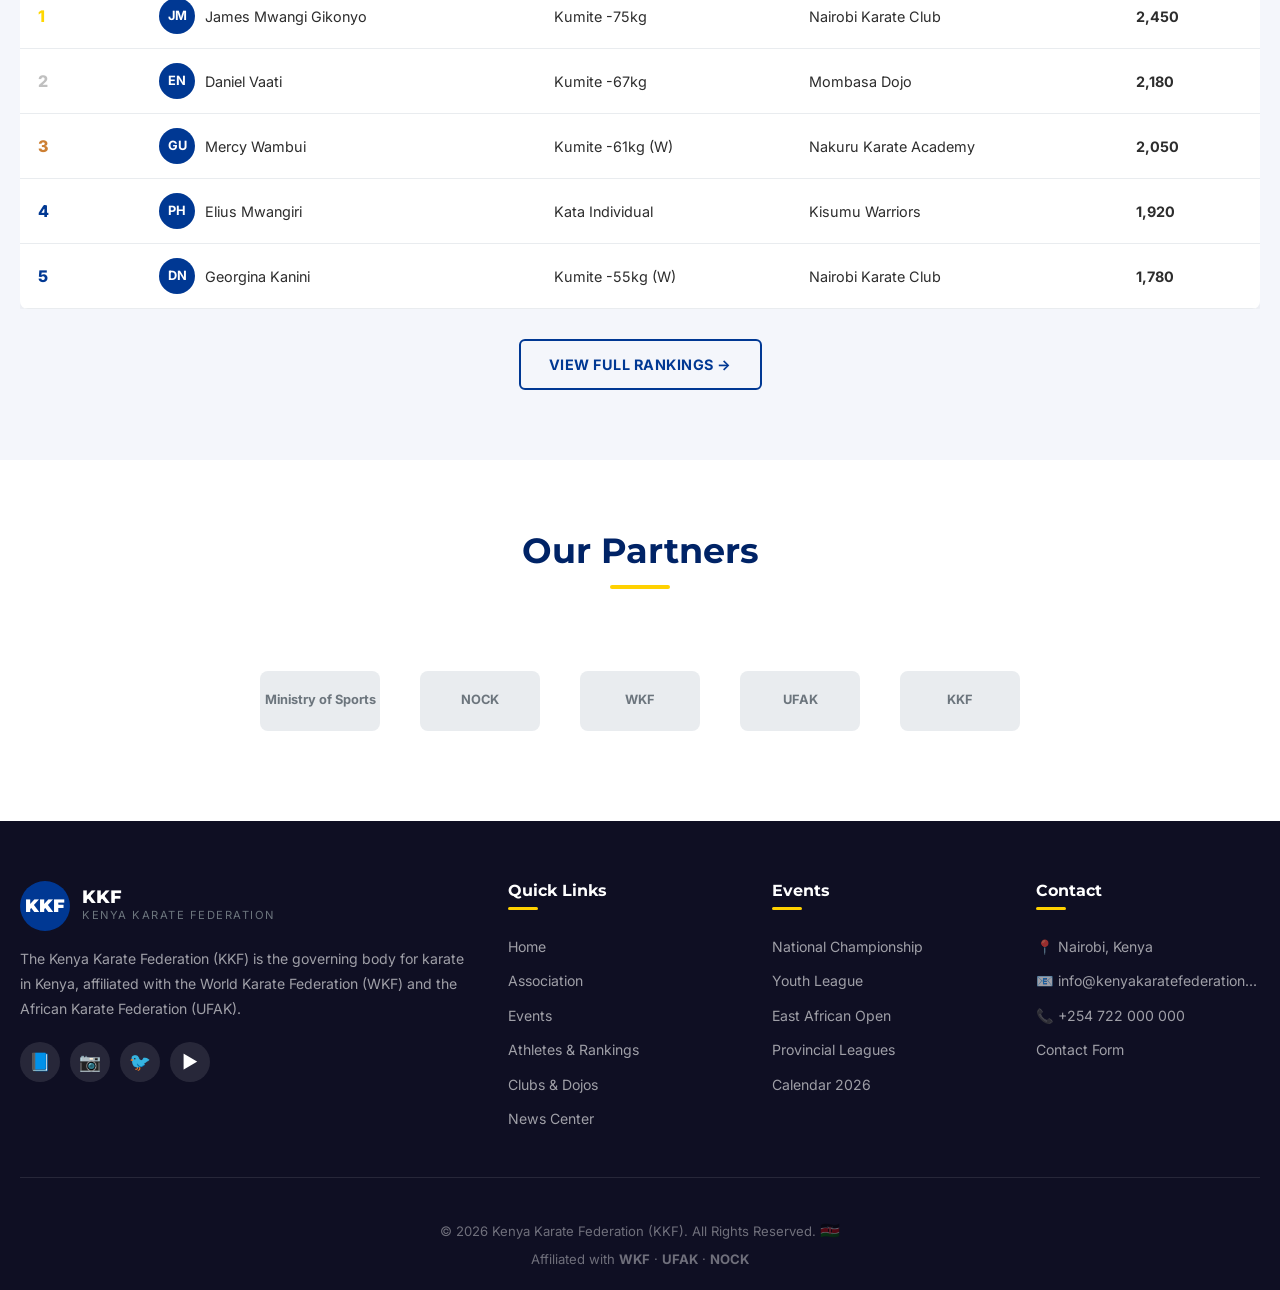
==== commit 7d0c6d00: "Initialize Kenya Karate Federation (KKF) website" ====
--- a/index.html
+++ b/index.html
@@ -3,8 +3,8 @@
 <head>
   <meta charset="UTF-8">
   <meta name="viewport" content="width=device-width, initial-scale=1.0">
-  <title>Rwanda Karate Federation - FERWAKA</title>
-  <meta name="description" content="Official website of the Rwanda Karate Federation (FERWAKA). Promoting karate excellence across Rwanda.">
+  <title>Kenya Karate Federation - KKF</title>
+  <meta name="description" content="Official website of the Kenya Karate Federation (KKF). Promoting karate excellence across Kenya.">
   <link rel="preconnect" href="https://fonts.googleapis.com">
   <link rel="preconnect" href="https://fonts.gstatic.com" crossorigin>
   <link href="https://fonts.googleapis.com/css2?family=Inter:wght@400;500;600;700;800&family=Montserrat:wght@700;800;900&display=swap" rel="stylesheet">
@@ -16,7 +16,7 @@
   <div class="top-bar">
     <div class="container">
       <div class="event-countdown">
-        <span class="event-name">🥋 National Karate Championship 2026 — Kigali, Rwanda</span>
+        <span class="event-name">🥋 National Karate Championship 2026 — Nairobi, Kenya</span>
         <div class="countdown-units">
           <div class="countdown-unit">
             <span class="number" id="countdown-days">00</span>
@@ -44,10 +44,10 @@
     <div class="container">
       <nav class="nav-wrapper">
         <a href="index.html" class="logo">
-          <div class="logo-icon">RKF</div>
+          <div class="logo-icon">KKF</div>
           <div class="logo-text">
-            <span class="name">FERWAKA</span>
-            <span class="subtitle">Rwanda Karate Federation</span>
+            <span class="name">KKF</span>
+            <span class="subtitle">Kenya Karate Federation</span>
           </div>
         </a>
 
@@ -79,12 +79,12 @@
     <div class="hero-overlay"></div>
     <div class="container">
       <div class="hero-content">
-        <span class="hero-badge">🇷🇼 Official Federation</span>
-        <h1>Rwanda <span>Karate</span> Federation</h1>
-        <p>Developing and promoting the art and sport of karate across Rwanda. Building champions, shaping character, and uniting communities through martial arts excellence.</p>
+        <span class="hero-badge">🇰🇪 Official Federation</span>
+        <h1>Kenya <span>Karate</span> Federation</h1>
+        <p>Developing and promoting the art and sport of karate across Kenya. Building champions, shaping character, and uniting communities through martial arts excellence.</p>
         <div class="hero-buttons">
           <a href="events.html" class="btn btn-secondary">Upcoming Events</a>
-          <a href="association.html" class="btn btn-outline">About FERWAKA</a>
+          <a href="association.html" class="btn btn-outline">About KKF</a>
         </div>
       </div>
     </div>
@@ -128,7 +128,7 @@
     <div class="container">
       <div class="section-header fade-in">
         <h2>Latest News</h2>
-        <p>Stay updated with the latest from Rwanda Karate Federation</p>
+        <p>Stay updated with the latest from Kenya Karate Federation</p>
       </div>
 
       <div class="news-grid">
@@ -136,8 +136,8 @@
           <div class="news-card-img" style="background: url('https://images.unsplash.com/photo-1555597673-b21d5c935865?w=600&q=75') center/cover;"></div>
           <div class="news-card-body">
             <span class="news-card-date">March 3, 2026</span>
-            <h3>Rwanda Prepares for National Karate Championship 2026 in Kigali</h3>
-            <p>The Rwanda Karate Federation announces the upcoming National Championship set to take place in Kigali this April, bringing together top athletes from all provinces.</p>
+            <h3>Kenya Prepares for National Karate Championship 2026 in Nairobi</h3>
+            <p>The Kenya Karate Federation announces the upcoming National Championship set to take place in Nairobi this March, bringing together top athletes from all provinces.</p>
             <a href="news.html" class="news-card-link">Read More →</a>
           </div>
         </div>
@@ -146,8 +146,8 @@
           <div class="news-card-img" style="background: url('https://images.unsplash.com/photo-1614632537197-38a17061c2bd?w=600&q=75') center/cover;"></div>
           <div class="news-card-body">
             <span class="news-card-date">February 25, 2026</span>
-            <h3>FERWAKA Youth Development Program Expands to Eastern Province</h3>
-            <p>The federation's grassroots youth program launches new training centers in Rwamagana, Kayonza, and Ngoma districts, targeting over 500 young athletes.</p>
+            <h3>KKF Youth Development Program Expands to Eastern Region</h3>
+            <p>The federation's grassroots youth program launches new training centers in Machakos, Kitui, and Makueni districts, targeting over 500 young athletes.</p>
             <a href="news.html" class="news-card-link">Read More →</a>
           </div>
         </div>
@@ -156,8 +156,8 @@
           <div class="news-card-img" style="background: url('https://images.unsplash.com/photo-1504025468847-0e438279542c?w=600&q=75') center/cover;"></div>
           <div class="news-card-body">
             <span class="news-card-date">February 18, 2026</span>
-            <h3>Rwandan Athletes Shine at African Karate Championship in Cairo</h3>
-            <p>Rwanda's national team brings home 3 medals from the UFAK African Karate Championship, showcasing growing talent in both Kata and Kumite categories.</p>
+            <h3>Kenyan Athletes Shine at African Karate Championship in Cairo</h3>
+            <p>Kenya's national team brings home 3 medals from the UFAK African Karate Championship, showcasing growing talent in both Kata and Kumite categories.</p>
             <a href="news.html" class="news-card-link">Read More →</a>
           </div>
         </div>
@@ -184,8 +184,8 @@
           <div class="event-card-body">
             <h3>National Karate Championship 2026</h3>
             <div class="event-card-meta">
-              <span>📅 April 15 - 17, 2026</span>
-              <span>📍 Amahoro Stadium, Kigali</span>
+              <span>📅 March 27 - 29, 2026</span>
+              <span>📍 Kasarani Stadium, Nairobi</span>
               <span>🥋 Kata & Kumite — All Categories</span>
             </div>
             <a href="events.html" class="btn btn-primary btn-sm">View Details</a>
@@ -199,7 +199,7 @@
             <h3>East African Karate Open 2026</h3>
             <div class="event-card-meta">
               <span>📅 June 8 - 10, 2026</span>
-              <span>📍 Kigali Arena, Kigali</span>
+              <span>📍 Nairobi Arena, Nairobi</span>
               <span>🥋 Open International Competition</span>
             </div>
             <a href="events.html" class="btn btn-primary btn-sm">View Details</a>
@@ -213,7 +213,7 @@
             <h3>Youth Karate League — Season 2</h3>
             <div class="event-card-meta">
               <span>📅 May 20 - 22, 2026</span>
-              <span>📍 Huye District Sports Hall</span>
+              <span>📍 Nakuru District Sports Hall</span>
               <span>🥋 Cadet & Junior Categories</span>
             </div>
             <a href="events.html" class="btn btn-primary btn-sm">View Details</a>
@@ -227,8 +227,8 @@
   <section class="section section-dark">
     <div class="container">
       <div class="section-header fade-in">
-        <h2>FERWAKA in Numbers</h2>
-        <p>Growing karate across the Land of a Thousand Hills</p>
+        <h2>KKF in Numbers</h2>
+        <p>Growing karate across the the Heart of Africa</p>
       </div>
       <div class="stats-row fade-in">
         <div class="stat-card">
@@ -256,7 +256,7 @@
     <div class="container">
       <div class="section-header fade-in">
         <h2>National Rankings</h2>
-        <p>Top ranked athletes in Rwanda — Senior Kumite</p>
+        <p>Top ranked athletes in Kenya — Senior Kumite</p>
       </div>
 
       <div class="ranking-section fade-in">
@@ -276,11 +276,11 @@
               <td>
                 <div class="athlete-name-cell">
                   <div class="athlete-avatar">JM</div>
-                  Jean-Pierre Mugisha
+                  James Mwangi Gikonyo
                 </div>
               </td>
               <td>Kumite -75kg</td>
-              <td>Kigali Karate Club</td>
+              <td>Nairobi Karate Club</td>
               <td><strong>2,450</strong></td>
             </tr>
             <tr>
@@ -288,11 +288,11 @@
               <td>
                 <div class="athlete-name-cell">
                   <div class="athlete-avatar">EN</div>
-                  Emmanuel Niyonzima
+                  Daniel Vaati
                 </div>
               </td>
               <td>Kumite -67kg</td>
-              <td>Musanze Dojo</td>
+              <td>Mombasa Dojo</td>
               <td><strong>2,180</strong></td>
             </tr>
             <tr>
@@ -300,11 +300,11 @@
               <td>
                 <div class="athlete-name-cell">
                   <div class="athlete-avatar">GU</div>
-                  Grace Uwamahoro
+                  Mercy Wambui
                 </div>
               </td>
               <td>Kumite -61kg (W)</td>
-              <td>Huye Karate Academy</td>
+              <td>Nakuru Karate Academy</td>
               <td><strong>2,050</strong></td>
             </tr>
             <tr>
@@ -312,11 +312,11 @@
               <td>
                 <div class="athlete-name-cell">
                   <div class="athlete-avatar">PH</div>
-                  Patrick Habimana
+                  Elius Mwangiri
                 </div>
               </td>
               <td>Kata Individual</td>
-              <td>Rubavu Warriors</td>
+              <td>Kisumu Warriors</td>
               <td><strong>1,920</strong></td>
             </tr>
             <tr>
@@ -324,11 +324,11 @@
               <td>
                 <div class="athlete-name-cell">
                   <div class="athlete-avatar">DN</div>
-                  Diane Nishimwe
+                  Georgina Kanini
                 </div>
               </td>
               <td>Kumite -55kg (W)</td>
-              <td>Kigali Karate Club</td>
+              <td>Nairobi Karate Club</td>
               <td><strong>1,780</strong></td>
             </tr>
           </tbody>
@@ -348,11 +348,11 @@
         <h2>Our Partners</h2>
       </div>
       <div class="partners-row fade-in">
-        <div class="partner-logo">MINISPORTS</div>
-        <div class="partner-logo">RNOC</div>
+        <div class="partner-logo">Ministry of Sports</div>
+        <div class="partner-logo">NOCK</div>
         <div class="partner-logo">WKF</div>
         <div class="partner-logo">UFAK</div>
-        <div class="partner-logo">FERWAKA</div>
+        <div class="partner-logo">KKF</div>
       </div>
     </div>
   </section>
@@ -363,13 +363,13 @@
       <div class="footer-grid">
         <div class="footer-about">
           <div class="logo">
-            <div class="logo-icon">RKF</div>
+            <div class="logo-icon">KKF</div>
             <div class="logo-text">
-              <span class="name" style="color:#fff">FERWAKA</span>
-              <span class="subtitle">Rwanda Karate Federation</span>
+              <span class="name" style="color:#fff">KKF</span>
+              <span class="subtitle">Kenya Karate Federation</span>
             </div>
           </div>
-          <p>The Rwanda Karate Federation (FERWAKA) is the governing body for karate in Rwanda, affiliated with the World Karate Federation (WKF) and the African Karate Federation (UFAK).</p>
+          <p>The Kenya Karate Federation (KKF) is the governing body for karate in Kenya, affiliated with the World Karate Federation (WKF) and the African Karate Federation (UFAK).</p>
           <div class="footer-social">
             <a href="#" title="Facebook">📘</a>
             <a href="#" title="Instagram">📷</a>
@@ -404,17 +404,17 @@
         <div>
           <h4>Contact</h4>
           <div class="footer-links">
-            <a href="contact.html">📍 Kigali, Rwanda</a>
-            <a href="mailto:info@ferwaka.rw">📧 info@ferwaka.rw</a>
-            <a href="tel:+250788000000">📞 +250 788 000 000</a>
+            <a href="contact.html">📍 Nairobi, Kenya</a>
+            <a href="mailto:info@kenyakaratefederation...">📧 info@kenyakaratefederation...</a>
+            <a href="tel:+250788000000">📞 +254 722 000 000</a>
             <a href="contact.html">Contact Form</a>
           </div>
         </div>
       </div>
 
       <div class="footer-bottom">
-        <p>© 2026 Rwanda Karate Federation (FERWAKA). All Rights Reserved. <span class="rwanda-flag">🇷🇼</span></p>
-        <p style="margin-top:5px;">Affiliated with <strong>WKF</strong> · <strong>UFAK</strong> · <strong>RNOC</strong></p>
+        <p>© 2026 Kenya Karate Federation (KKF). All Rights Reserved. <span class="rwanda-flag">🇰🇪</span></p>
+        <p style="margin-top:5px;">Affiliated with <strong>WKF</strong> · <strong>UFAK</strong> · <strong>NOCK</strong></p>
       </div>
     </div>
   </footer>
--- a/css/style.css
+++ b/css/style.css
@@ -5,9 +5,9 @@
 
 /* ---------- CSS Variables / Theme ---------- */
 :root {
-  --primary: #003893;       /* Rwanda blue */
+  --primary: #003893;       /* Kenya blue */
   --primary-dark: #002366;
-  --secondary: #FFD100;     /* Rwanda gold/yellow */
+  --secondary: #FFD100;     /* Kenya gold/yellow */
   --accent: #e30613;        /* Red accent */
   --dark: #1a1a2e;
   --dark-bg: #0f0f23;
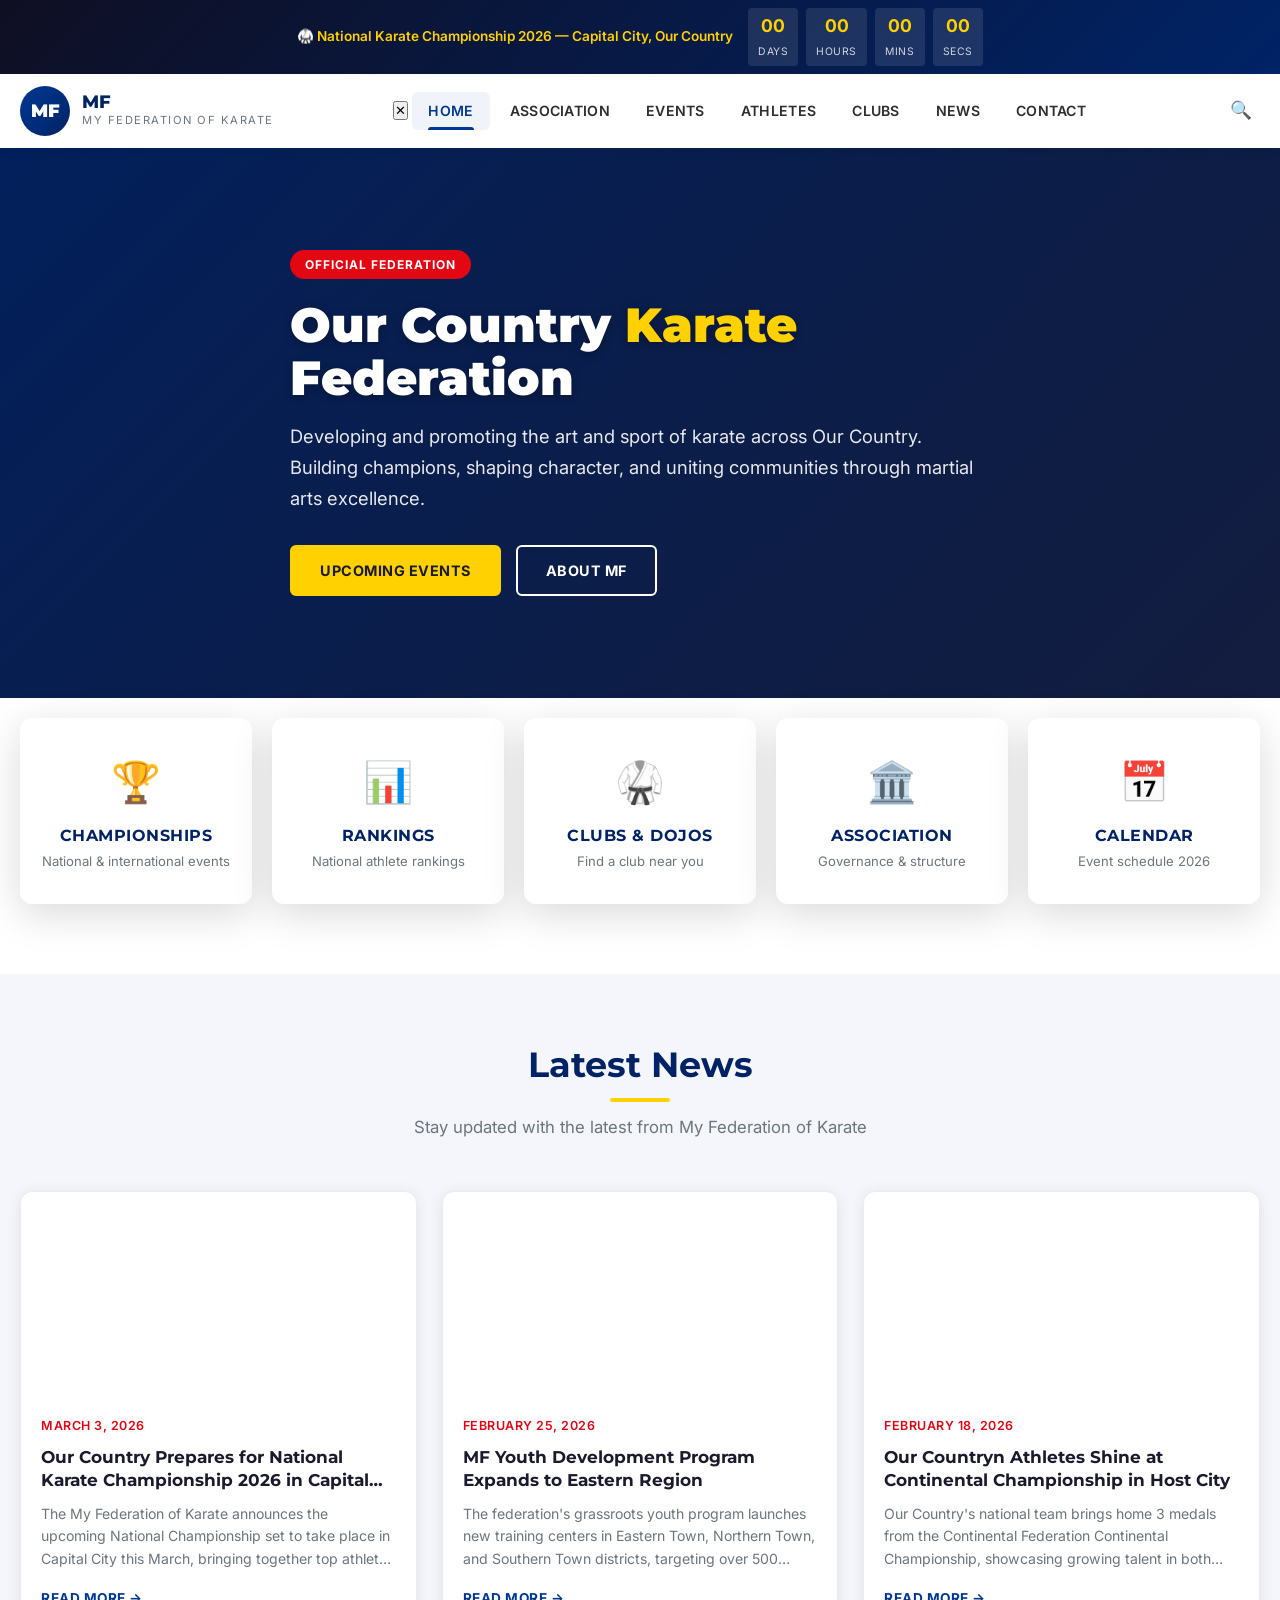
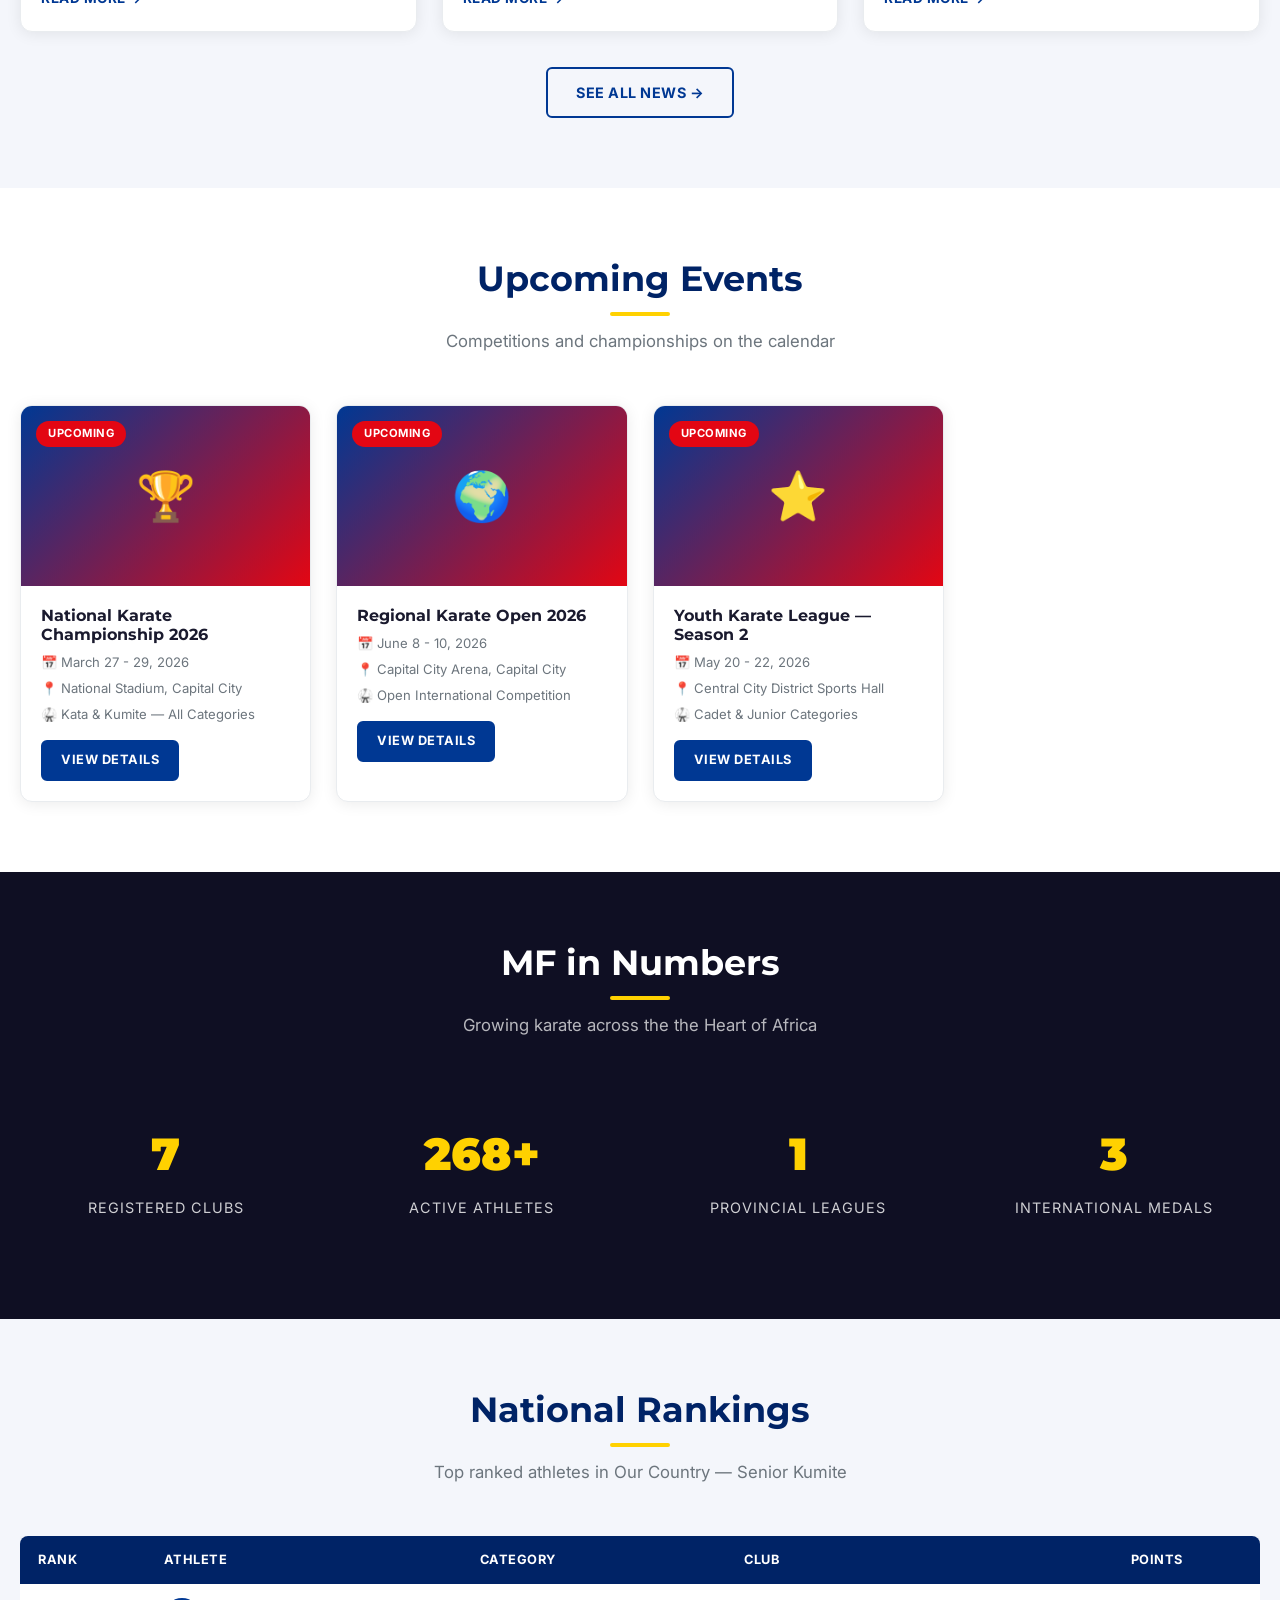
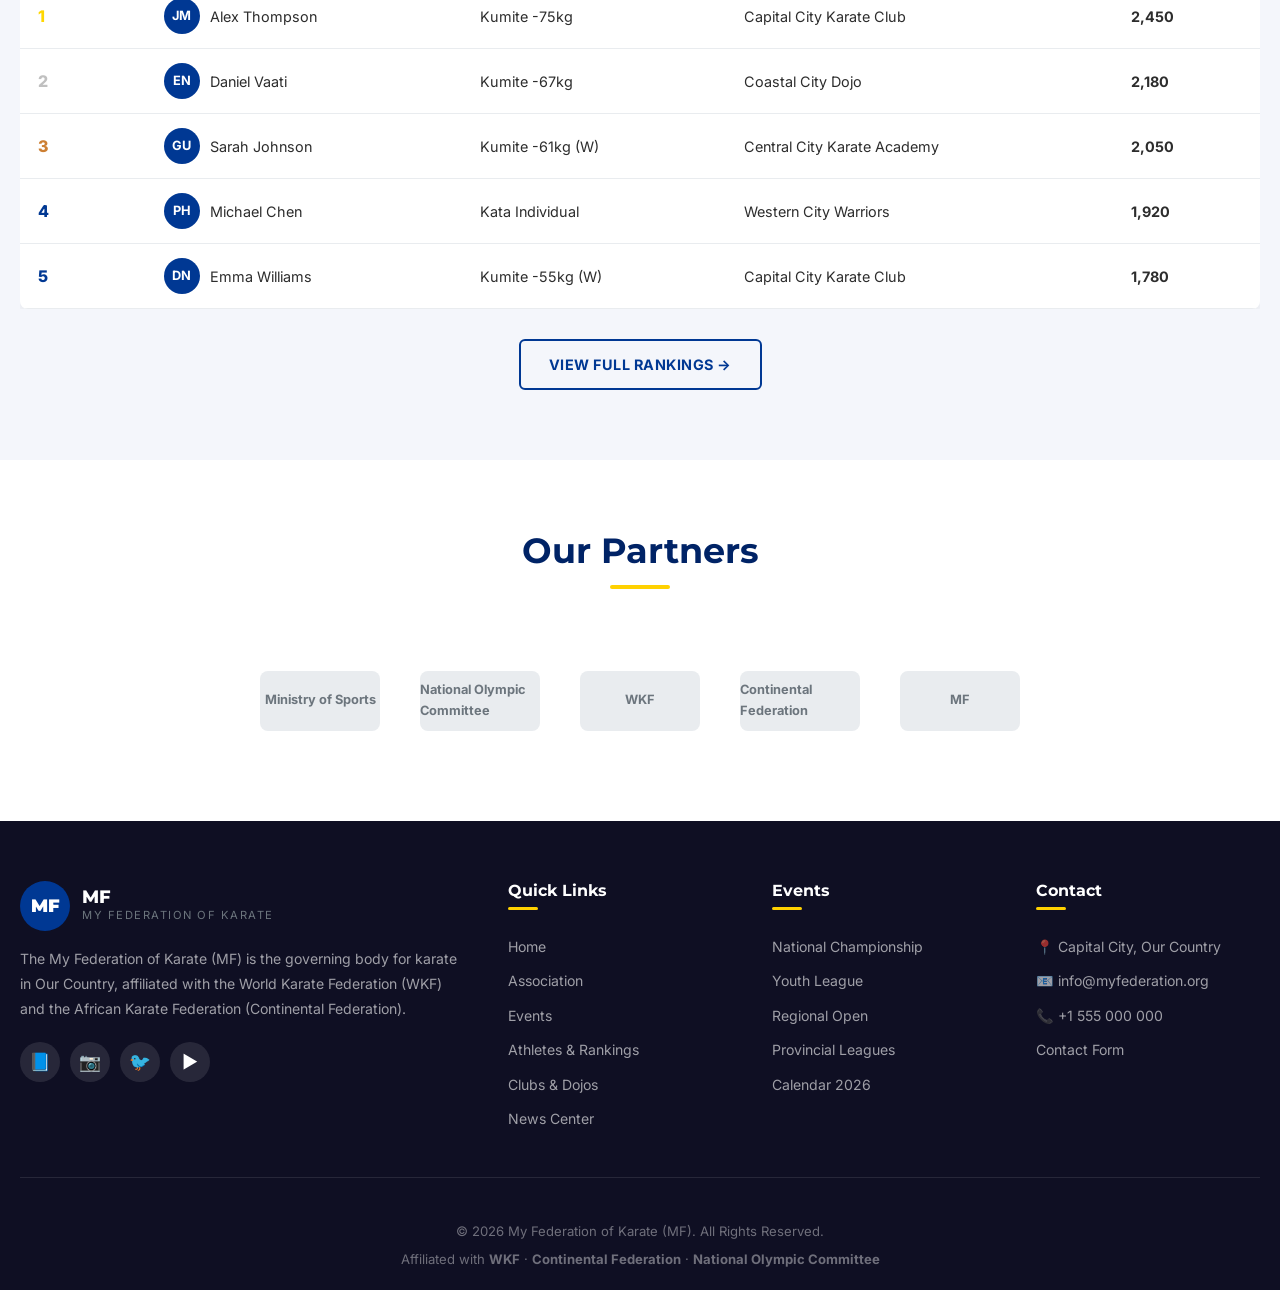
==== commit 68f4009e: "Rebrand to MF (My Federation of Karate) - remove Kenya-specific references" ====
--- a/index.html
+++ b/index.html
@@ -3,8 +3,8 @@
 <head>
   <meta charset="UTF-8">
   <meta name="viewport" content="width=device-width, initial-scale=1.0">
-  <title>Kenya Karate Federation - KKF</title>
-  <meta name="description" content="Official website of the Kenya Karate Federation (KKF). Promoting karate excellence across Kenya.">
+  <title>My Federation of Karate - MF</title>
+  <meta name="description" content="Official website of the My Federation of Karate (MF). Promoting karate excellence across Our Country.">
   <link rel="preconnect" href="https://fonts.googleapis.com">
   <link rel="preconnect" href="https://fonts.gstatic.com" crossorigin>
   <link href="https://fonts.googleapis.com/css2?family=Inter:wght@400;500;600;700;800&family=Montserrat:wght@700;800;900&display=swap" rel="stylesheet">
@@ -16,7 +16,7 @@
   <div class="top-bar">
     <div class="container">
       <div class="event-countdown">
-        <span class="event-name">🥋 National Karate Championship 2026 — Nairobi, Kenya</span>
+        <span class="event-name">🥋 National Karate Championship 2026 — Capital City, Our Country</span>
         <div class="countdown-units">
           <div class="countdown-unit">
             <span class="number" id="countdown-days">00</span>
@@ -44,10 +44,10 @@
     <div class="container">
       <nav class="nav-wrapper">
         <a href="index.html" class="logo">
-          <div class="logo-icon">KKF</div>
+          <div class="logo-icon">MF</div>
           <div class="logo-text">
-            <span class="name">KKF</span>
-            <span class="subtitle">Kenya Karate Federation</span>
+            <span class="name">MF</span>
+            <span class="subtitle">My Federation of Karate</span>
           </div>
         </a>
 
@@ -79,12 +79,12 @@
     <div class="hero-overlay"></div>
     <div class="container">
       <div class="hero-content">
-        <span class="hero-badge">🇰🇪 Official Federation</span>
-        <h1>Kenya <span>Karate</span> Federation</h1>
-        <p>Developing and promoting the art and sport of karate across Kenya. Building champions, shaping character, and uniting communities through martial arts excellence.</p>
+        <span class="hero-badge"> Official Federation</span>
+        <h1>Our Country <span>Karate</span> Federation</h1>
+        <p>Developing and promoting the art and sport of karate across Our Country. Building champions, shaping character, and uniting communities through martial arts excellence.</p>
         <div class="hero-buttons">
           <a href="events.html" class="btn btn-secondary">Upcoming Events</a>
-          <a href="association.html" class="btn btn-outline">About KKF</a>
+          <a href="association.html" class="btn btn-outline">About MF</a>
         </div>
       </div>
     </div>
@@ -128,7 +128,7 @@
     <div class="container">
       <div class="section-header fade-in">
         <h2>Latest News</h2>
-        <p>Stay updated with the latest from Kenya Karate Federation</p>
+        <p>Stay updated with the latest from My Federation of Karate</p>
       </div>
 
       <div class="news-grid">
@@ -136,8 +136,8 @@
           <div class="news-card-img" style="background: url('https://images.unsplash.com/photo-1555597673-b21d5c935865?w=600&q=75') center/cover;"></div>
           <div class="news-card-body">
             <span class="news-card-date">March 3, 2026</span>
-            <h3>Kenya Prepares for National Karate Championship 2026 in Nairobi</h3>
-            <p>The Kenya Karate Federation announces the upcoming National Championship set to take place in Nairobi this March, bringing together top athletes from all provinces.</p>
+            <h3>Our Country Prepares for National Karate Championship 2026 in Capital City</h3>
+            <p>The My Federation of Karate announces the upcoming National Championship set to take place in Capital City this March, bringing together top athletes from all provinces.</p>
             <a href="news.html" class="news-card-link">Read More →</a>
           </div>
         </div>
@@ -146,8 +146,8 @@
           <div class="news-card-img" style="background: url('https://images.unsplash.com/photo-1614632537197-38a17061c2bd?w=600&q=75') center/cover;"></div>
           <div class="news-card-body">
             <span class="news-card-date">February 25, 2026</span>
-            <h3>KKF Youth Development Program Expands to Eastern Region</h3>
-            <p>The federation's grassroots youth program launches new training centers in Machakos, Kitui, and Makueni districts, targeting over 500 young athletes.</p>
+            <h3>MF Youth Development Program Expands to Eastern Region</h3>
+            <p>The federation's grassroots youth program launches new training centers in Eastern Town, Northern Town, and Southern Town districts, targeting over 500 young athletes.</p>
             <a href="news.html" class="news-card-link">Read More →</a>
           </div>
         </div>
@@ -156,8 +156,8 @@
           <div class="news-card-img" style="background: url('https://images.unsplash.com/photo-1504025468847-0e438279542c?w=600&q=75') center/cover;"></div>
           <div class="news-card-body">
             <span class="news-card-date">February 18, 2026</span>
-            <h3>Kenyan Athletes Shine at African Karate Championship in Cairo</h3>
-            <p>Kenya's national team brings home 3 medals from the UFAK African Karate Championship, showcasing growing talent in both Kata and Kumite categories.</p>
+            <h3>Our Countryn Athletes Shine at Continental Championship in Host City</h3>
+            <p>Our Country's national team brings home 3 medals from the Continental Federation Continental Championship, showcasing growing talent in both Kata and Kumite categories.</p>
             <a href="news.html" class="news-card-link">Read More →</a>
           </div>
         </div>
@@ -185,7 +185,7 @@
             <h3>National Karate Championship 2026</h3>
             <div class="event-card-meta">
               <span>📅 March 27 - 29, 2026</span>
-              <span>📍 Kasarani Stadium, Nairobi</span>
+              <span>📍 National Stadium, Capital City</span>
               <span>🥋 Kata & Kumite — All Categories</span>
             </div>
             <a href="events.html" class="btn btn-primary btn-sm">View Details</a>
@@ -196,10 +196,10 @@
           <span class="event-card-badge badge-upcoming">Upcoming</span>
           <div class="event-card-img">🌍</div>
           <div class="event-card-body">
-            <h3>East African Karate Open 2026</h3>
+            <h3>Regional Karate Open 2026</h3>
             <div class="event-card-meta">
               <span>📅 June 8 - 10, 2026</span>
-              <span>📍 Nairobi Arena, Nairobi</span>
+              <span>📍 Capital City Arena, Capital City</span>
               <span>🥋 Open International Competition</span>
             </div>
             <a href="events.html" class="btn btn-primary btn-sm">View Details</a>
@@ -213,7 +213,7 @@
             <h3>Youth Karate League — Season 2</h3>
             <div class="event-card-meta">
               <span>📅 May 20 - 22, 2026</span>
-              <span>📍 Nakuru District Sports Hall</span>
+              <span>📍 Central City District Sports Hall</span>
               <span>🥋 Cadet & Junior Categories</span>
             </div>
             <a href="events.html" class="btn btn-primary btn-sm">View Details</a>
@@ -227,7 +227,7 @@
   <section class="section section-dark">
     <div class="container">
       <div class="section-header fade-in">
-        <h2>KKF in Numbers</h2>
+        <h2>MF in Numbers</h2>
         <p>Growing karate across the the Heart of Africa</p>
       </div>
       <div class="stats-row fade-in">
@@ -256,7 +256,7 @@
     <div class="container">
       <div class="section-header fade-in">
         <h2>National Rankings</h2>
-        <p>Top ranked athletes in Kenya — Senior Kumite</p>
+        <p>Top ranked athletes in Our Country — Senior Kumite</p>
       </div>
 
       <div class="ranking-section fade-in">
@@ -276,11 +276,11 @@
               <td>
                 <div class="athlete-name-cell">
                   <div class="athlete-avatar">JM</div>
-                  James Mwangi Gikonyo
+                  Alex Thompson
                 </div>
               </td>
               <td>Kumite -75kg</td>
-              <td>Nairobi Karate Club</td>
+              <td>Capital City Karate Club</td>
               <td><strong>2,450</strong></td>
             </tr>
             <tr>
@@ -292,7 +292,7 @@
                 </div>
               </td>
               <td>Kumite -67kg</td>
-              <td>Mombasa Dojo</td>
+              <td>Coastal City Dojo</td>
               <td><strong>2,180</strong></td>
             </tr>
             <tr>
@@ -300,11 +300,11 @@
               <td>
                 <div class="athlete-name-cell">
                   <div class="athlete-avatar">GU</div>
-                  Mercy Wambui
+                  Sarah Johnson
                 </div>
               </td>
               <td>Kumite -61kg (W)</td>
-              <td>Nakuru Karate Academy</td>
+              <td>Central City Karate Academy</td>
               <td><strong>2,050</strong></td>
             </tr>
             <tr>
@@ -312,11 +312,11 @@
               <td>
                 <div class="athlete-name-cell">
                   <div class="athlete-avatar">PH</div>
-                  Elius Mwangiri
+                  Michael Chen
                 </div>
               </td>
               <td>Kata Individual</td>
-              <td>Kisumu Warriors</td>
+              <td>Western City Warriors</td>
               <td><strong>1,920</strong></td>
             </tr>
             <tr>
@@ -324,11 +324,11 @@
               <td>
                 <div class="athlete-name-cell">
                   <div class="athlete-avatar">DN</div>
-                  Georgina Kanini
+                  Emma Williams
                 </div>
               </td>
               <td>Kumite -55kg (W)</td>
-              <td>Nairobi Karate Club</td>
+              <td>Capital City Karate Club</td>
               <td><strong>1,780</strong></td>
             </tr>
           </tbody>
@@ -349,10 +349,10 @@
       </div>
       <div class="partners-row fade-in">
         <div class="partner-logo">Ministry of Sports</div>
-        <div class="partner-logo">NOCK</div>
+        <div class="partner-logo">National Olympic Committee</div>
         <div class="partner-logo">WKF</div>
-        <div class="partner-logo">UFAK</div>
-        <div class="partner-logo">KKF</div>
+        <div class="partner-logo">Continental Federation</div>
+        <div class="partner-logo">MF</div>
       </div>
     </div>
   </section>
@@ -363,13 +363,13 @@
       <div class="footer-grid">
         <div class="footer-about">
           <div class="logo">
-            <div class="logo-icon">KKF</div>
+            <div class="logo-icon">MF</div>
             <div class="logo-text">
-              <span class="name" style="color:#fff">KKF</span>
-              <span class="subtitle">Kenya Karate Federation</span>
+              <span class="name" style="color:#fff">MF</span>
+              <span class="subtitle">My Federation of Karate</span>
             </div>
           </div>
-          <p>The Kenya Karate Federation (KKF) is the governing body for karate in Kenya, affiliated with the World Karate Federation (WKF) and the African Karate Federation (UFAK).</p>
+          <p>The My Federation of Karate (MF) is the governing body for karate in Our Country, affiliated with the World Karate Federation (WKF) and the African Karate Federation (Continental Federation).</p>
           <div class="footer-social">
             <a href="#" title="Facebook">📘</a>
             <a href="#" title="Instagram">📷</a>
@@ -395,7 +395,7 @@
           <div class="footer-links">
             <a href="events.html">National Championship</a>
             <a href="events.html">Youth League</a>
-            <a href="events.html">East African Open</a>
+            <a href="events.html">Regional Open</a>
             <a href="events.html">Provincial Leagues</a>
             <a href="events.html">Calendar 2026</a>
           </div>
@@ -404,17 +404,17 @@
         <div>
           <h4>Contact</h4>
           <div class="footer-links">
-            <a href="contact.html">📍 Nairobi, Kenya</a>
-            <a href="mailto:info@kenyakaratefederation...">📧 info@kenyakaratefederation...</a>
-            <a href="tel:+250788000000">📞 +254 722 000 000</a>
+            <a href="contact.html">📍 Capital City, Our Country</a>
+            <a href="mailto:info@myfederation.org">📧 info@myfederation.org</a>
+            <a href="tel:+250788000000">📞 +1 555 000 000</a>
             <a href="contact.html">Contact Form</a>
           </div>
         </div>
       </div>
 
       <div class="footer-bottom">
-        <p>© 2026 Kenya Karate Federation (KKF). All Rights Reserved. <span class="rwanda-flag">🇰🇪</span></p>
-        <p style="margin-top:5px;">Affiliated with <strong>WKF</strong> · <strong>UFAK</strong> · <strong>NOCK</strong></p>
+        <p>© 2026 My Federation of Karate (MF). All Rights Reserved. <span class="rwanda-flag"></span></p>
+        <p style="margin-top:5px;">Affiliated with <strong>WKF</strong> · <strong>Continental Federation</strong> · <strong>National Olympic Committee</strong></p>
       </div>
     </div>
   </footer>
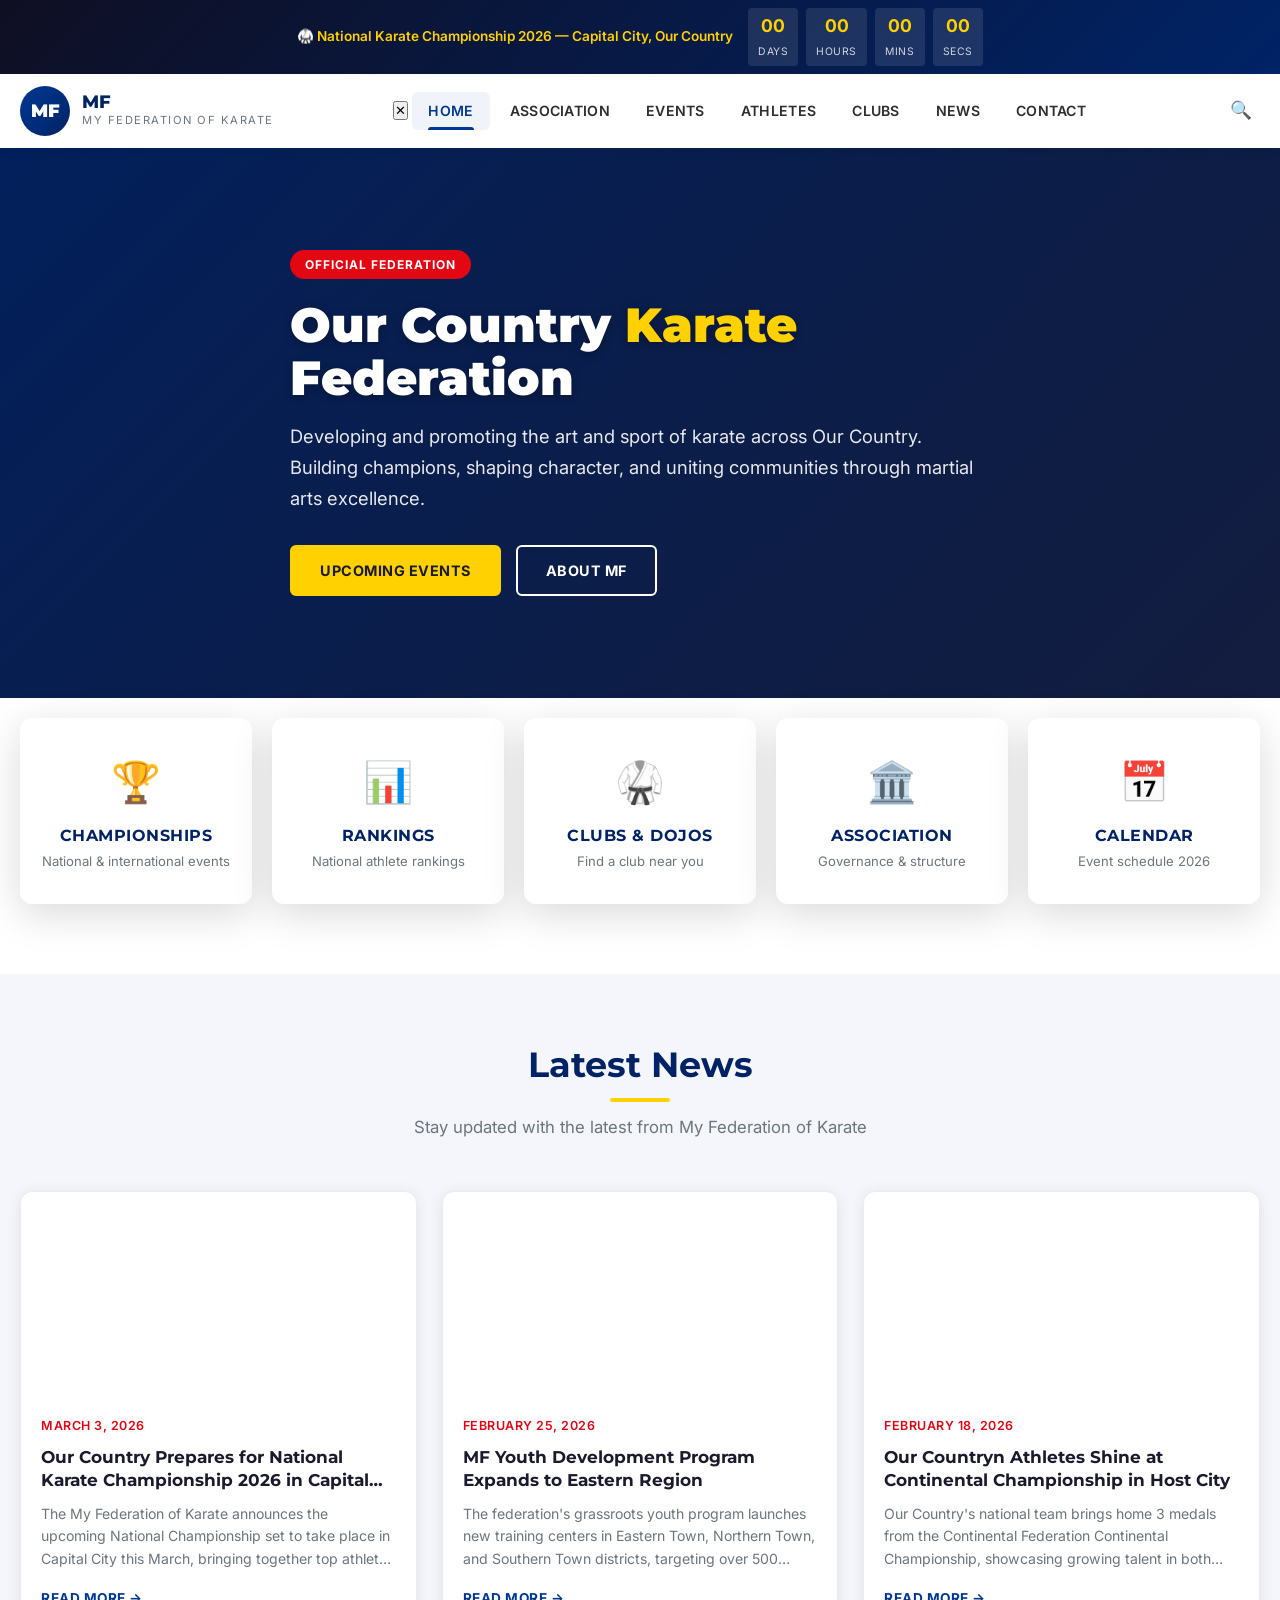
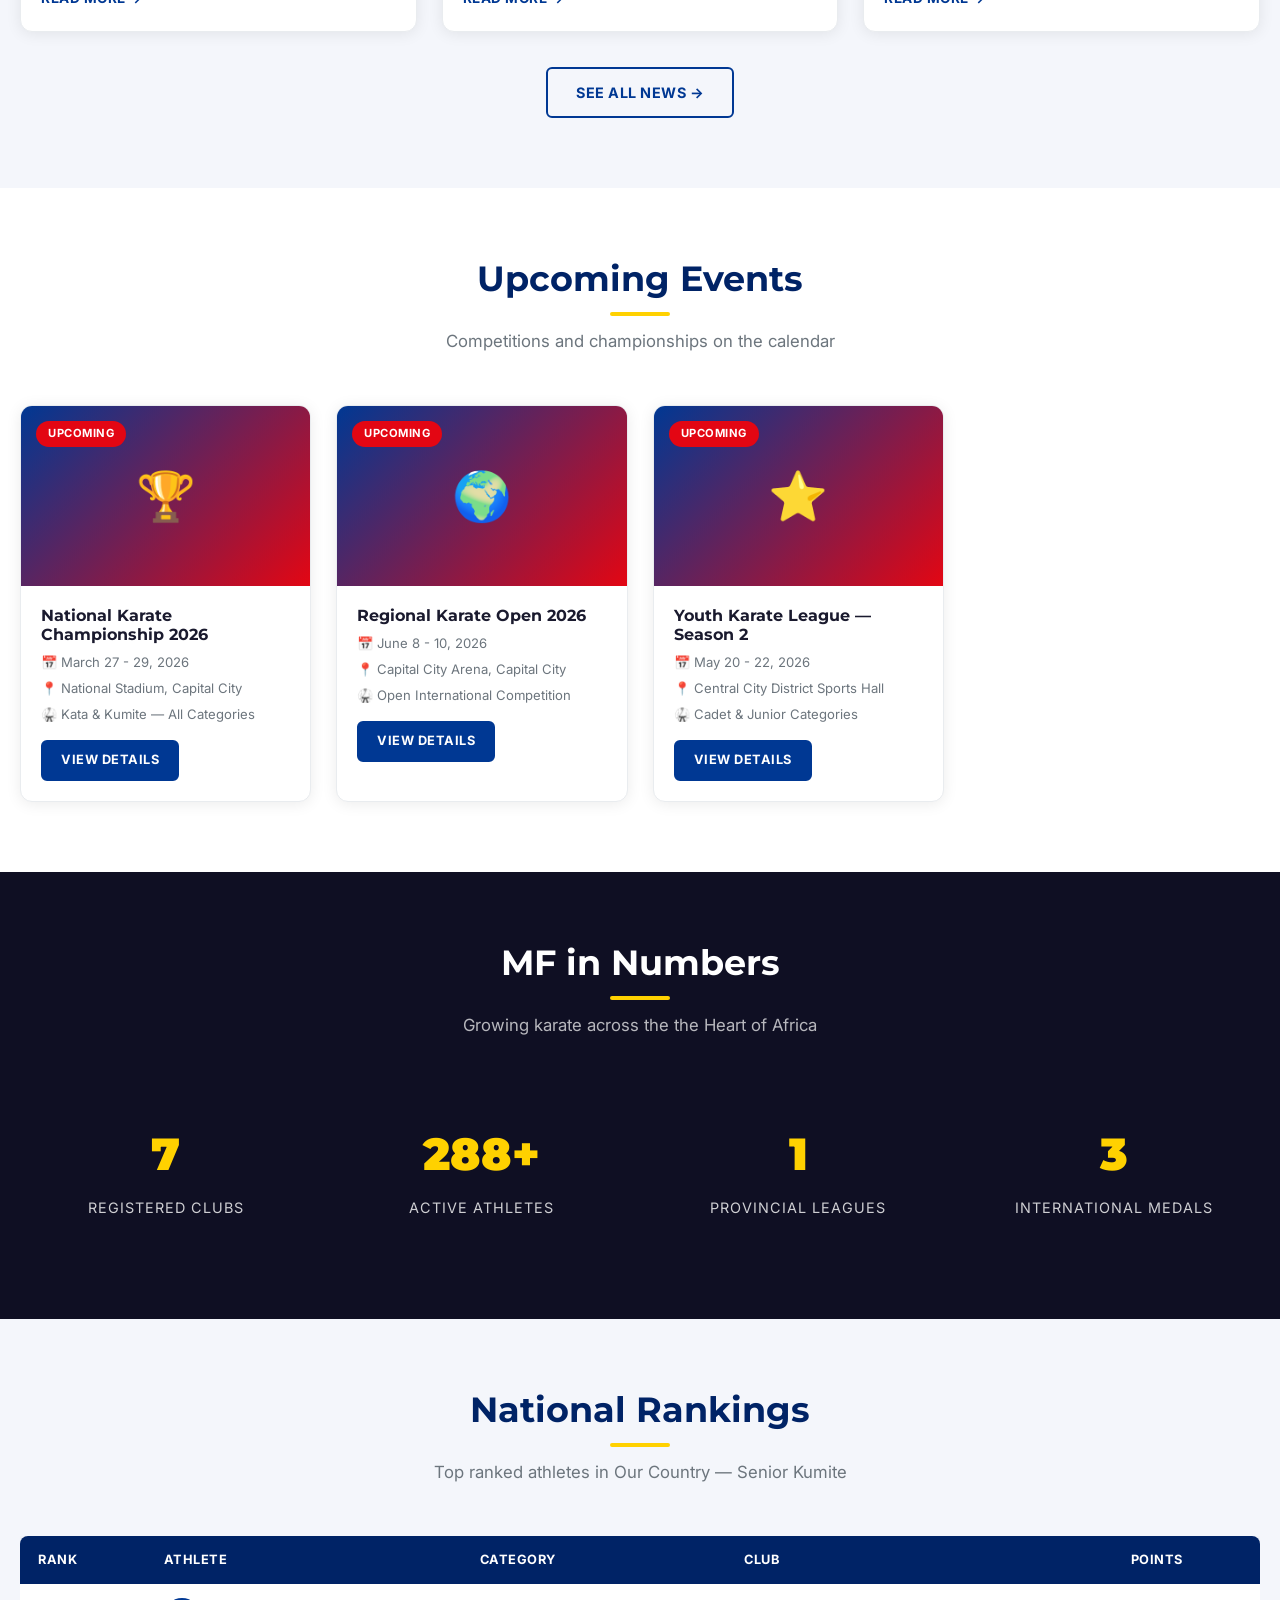
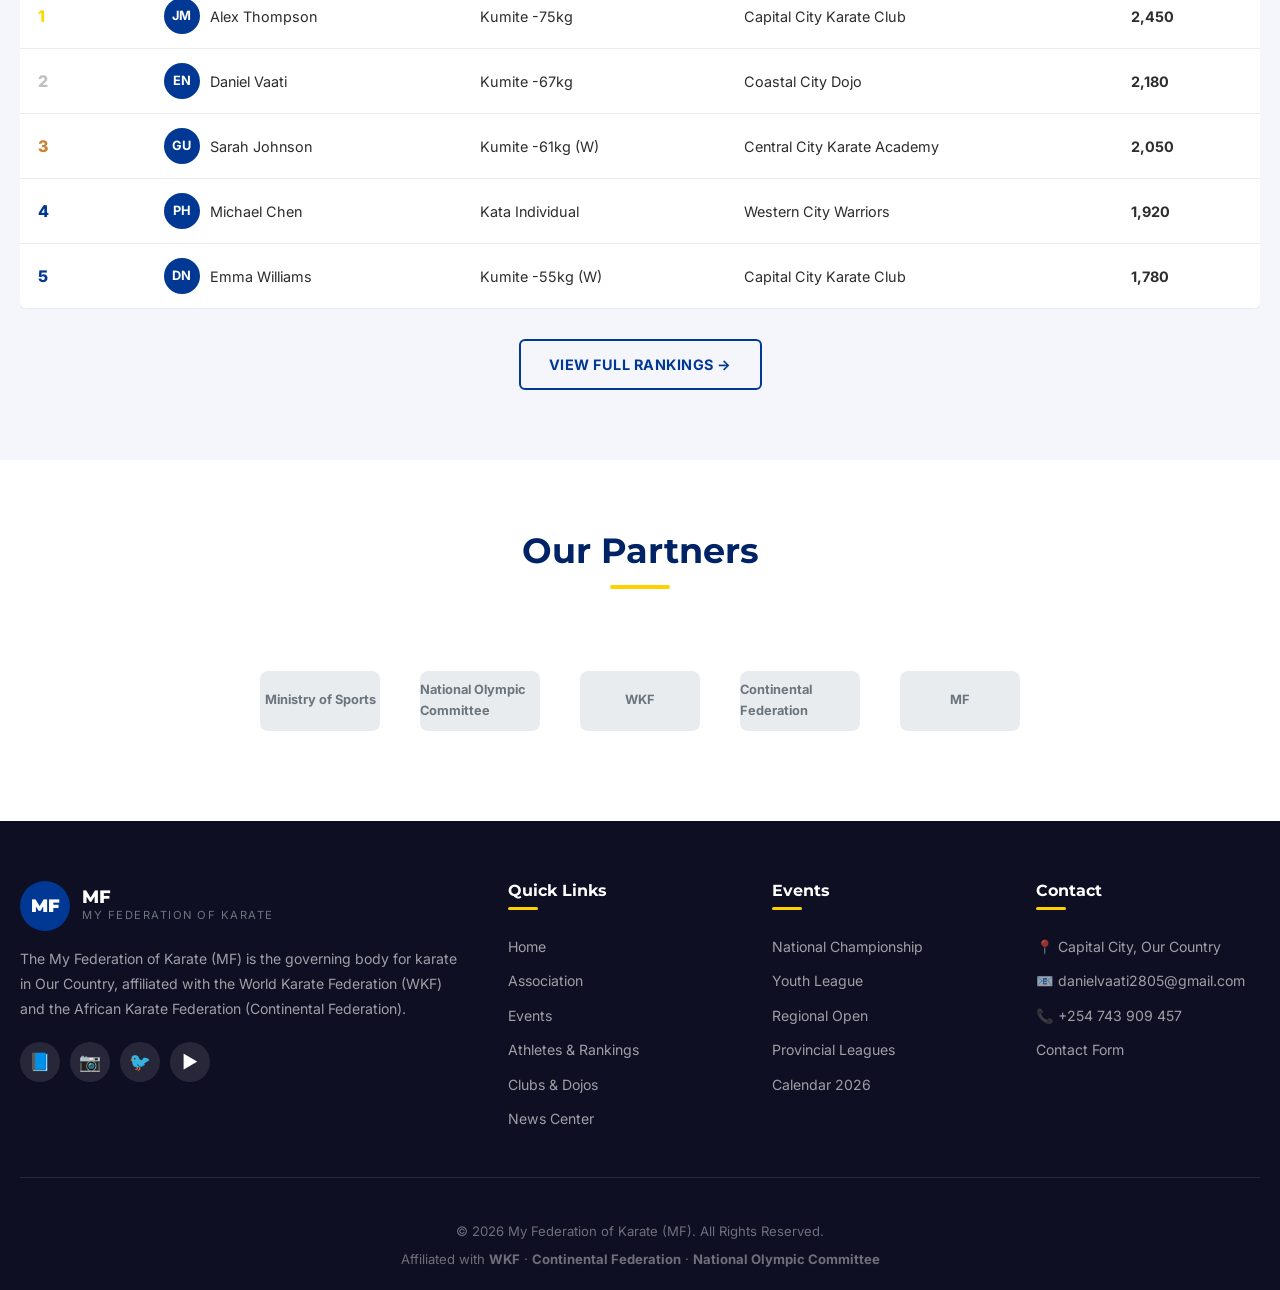
==== commit 94f18973: "Update contact info and JS branding" ====
--- a/index.html
+++ b/index.html
@@ -405,8 +405,8 @@
           <h4>Contact</h4>
           <div class="footer-links">
             <a href="contact.html">📍 Capital City, Our Country</a>
-            <a href="mailto:info@myfederation.org">📧 info@myfederation.org</a>
-            <a href="tel:+250788000000">📞 +1 555 000 000</a>
+            <a href="mailto:danielvaati2805@gmail.com">📧 danielvaati2805@gmail.com</a>
+            <a href="tel:+250788000000">📞 +254 743 909 457</a>
             <a href="contact.html">Contact Form</a>
           </div>
         </div>
